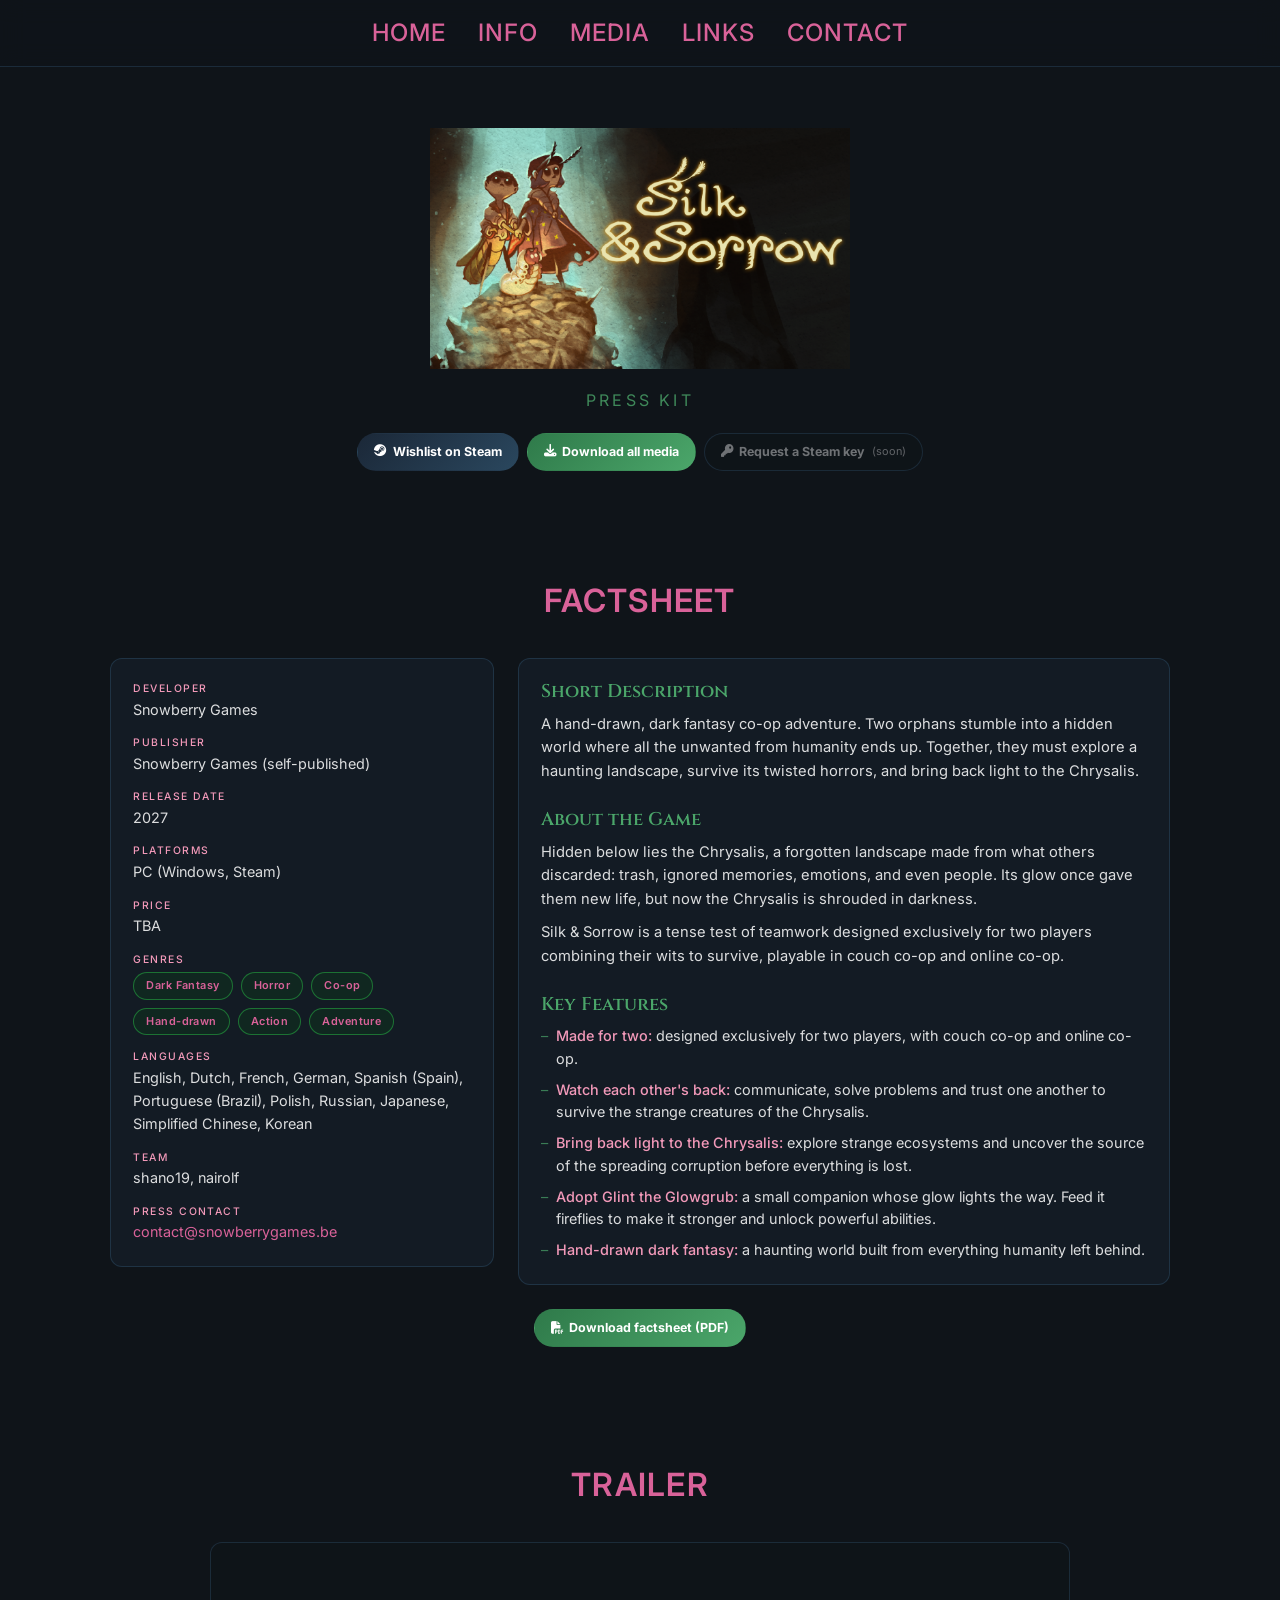
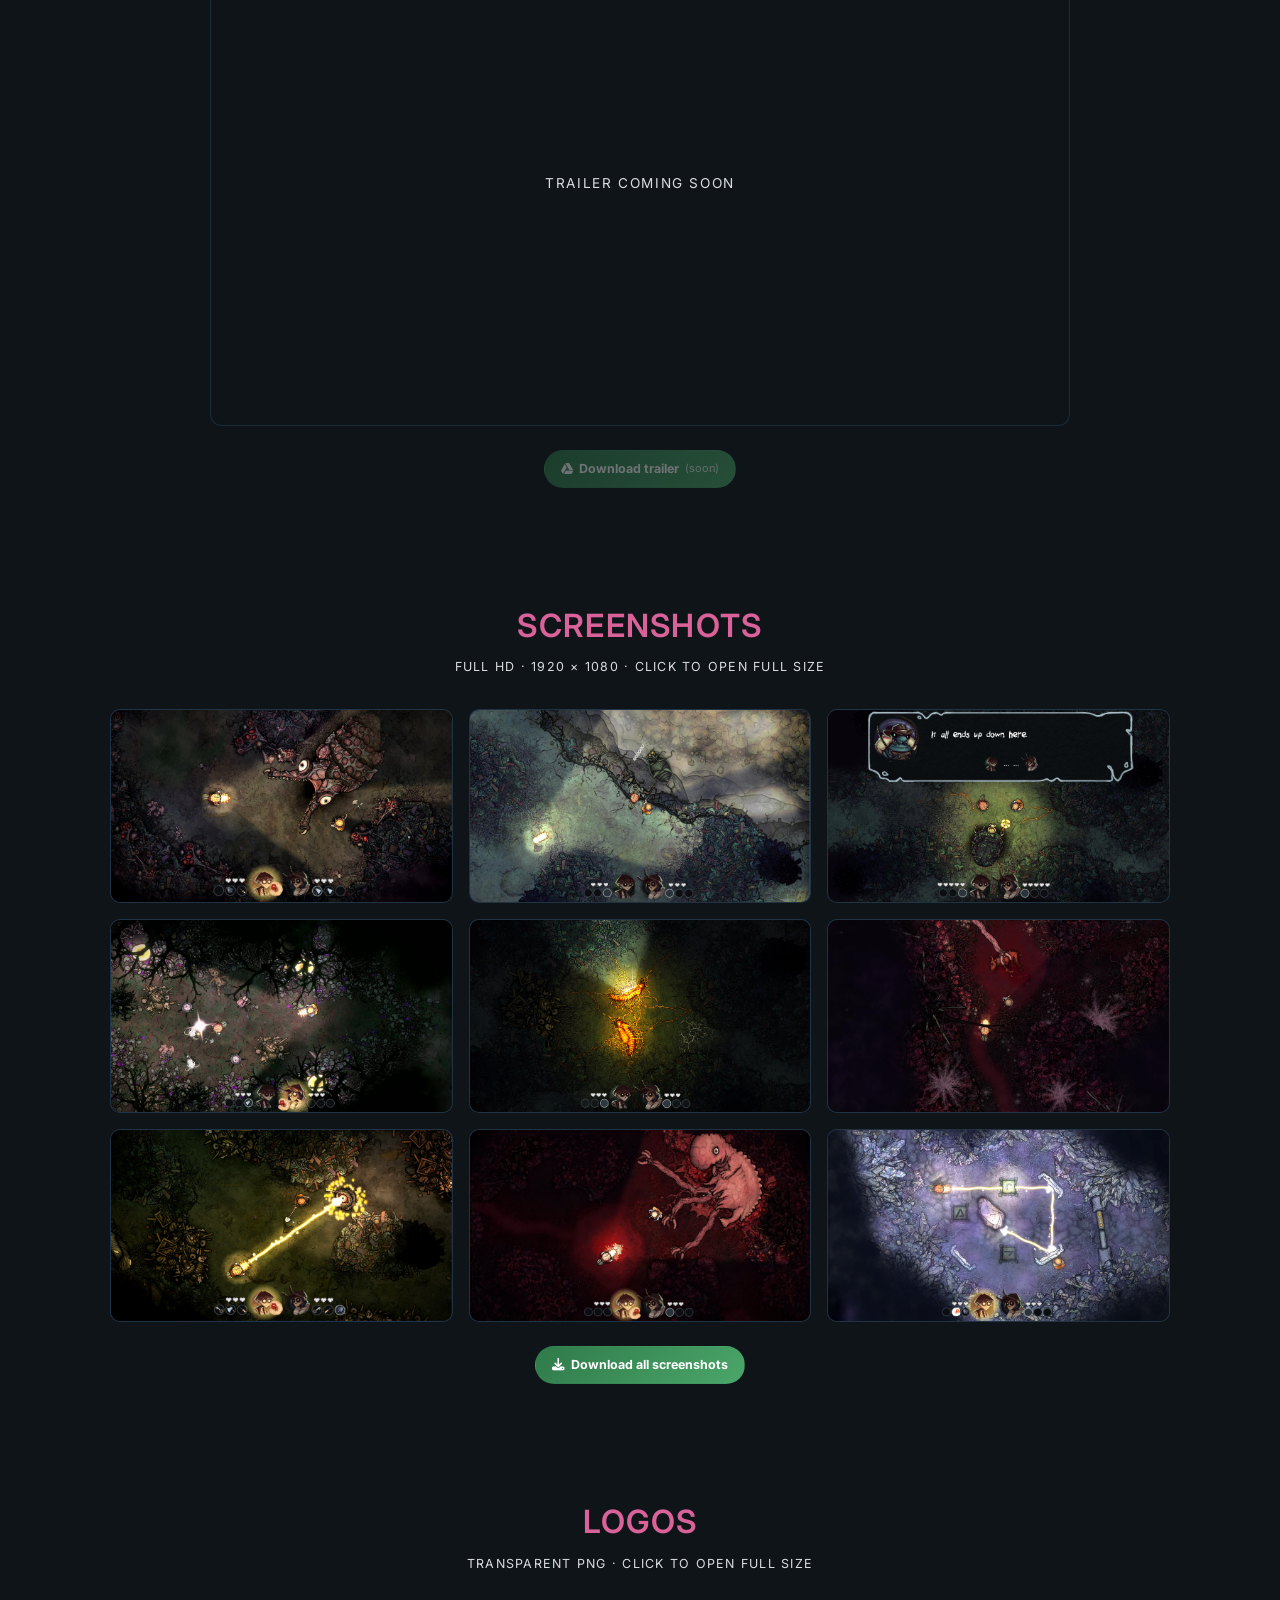
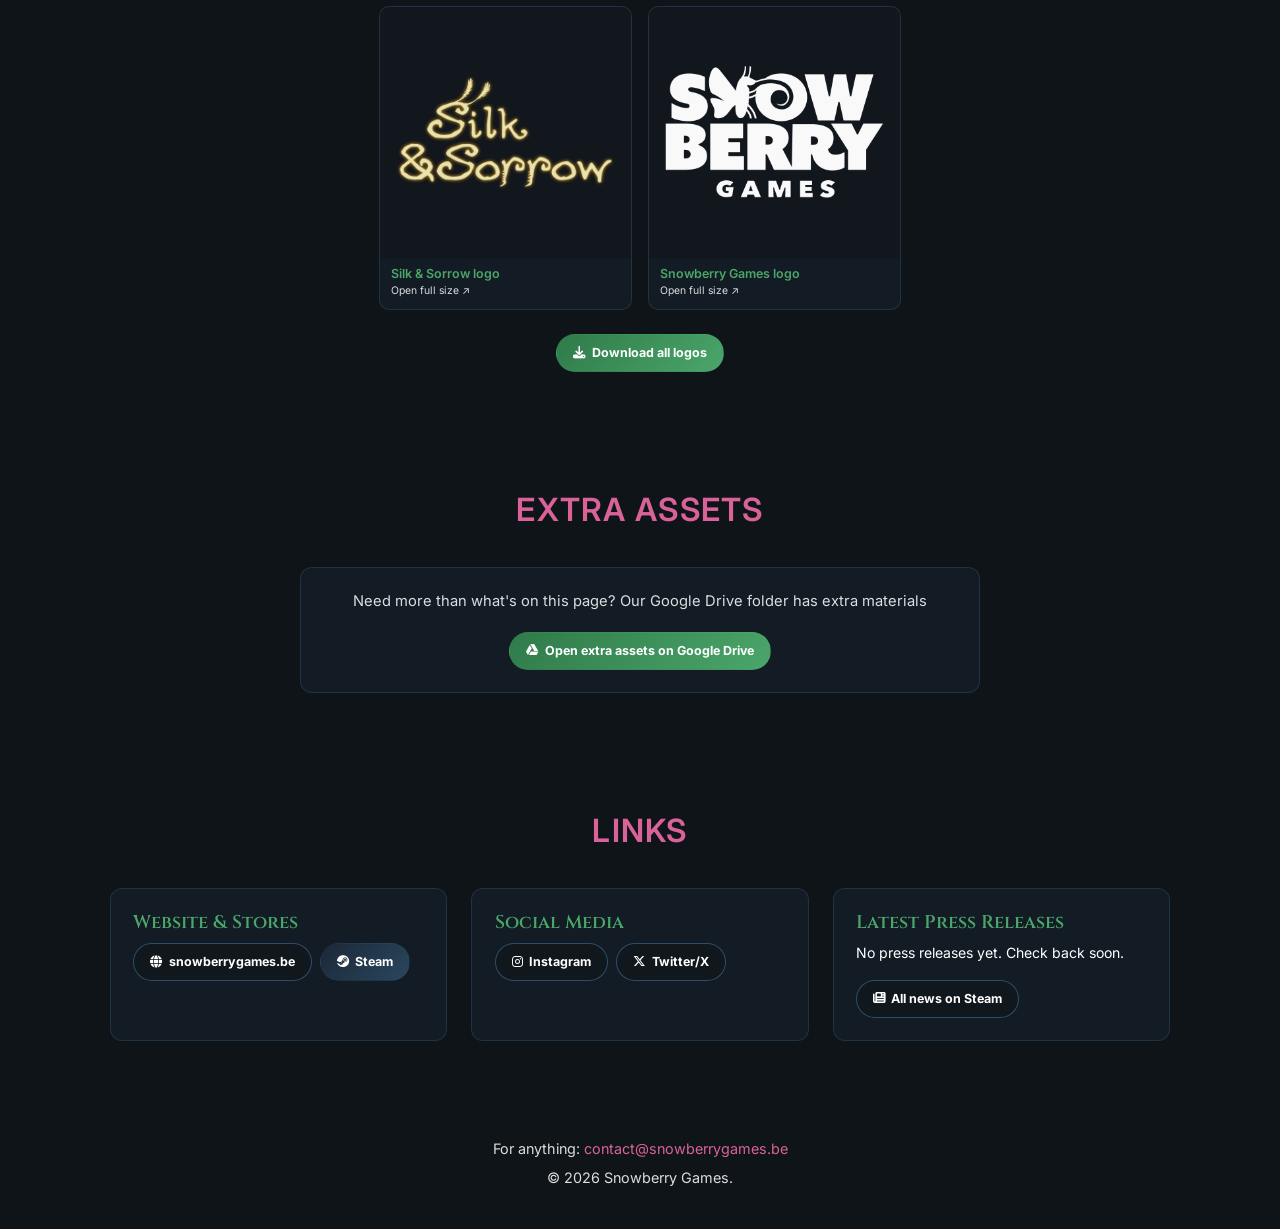
==== silkandsorrow.html @ 01619db4 "Update silkandsorrow.html" ====
<!DOCTYPE html>
<html lang="en">
<head>
<meta charset="UTF-8">
<meta name="viewport" content="width=device-width, initial-scale=1.0">
<title>Silk &amp; Sorrow Press Kit | Snowberry Games</title>
<meta name="description" content="Press kit for Silk & Sorrow, a hand-drawn dark fantasy co-op adventure for two players by Snowberry Games.">
<link rel="preconnect" href="https://fonts.googleapis.com">
<link href="https://fonts.googleapis.com/css2?family=Cinzel:wght@400;600;700&family=Inter:wght@300;400;500;600&display=swap" rel="stylesheet">
<link rel="stylesheet" href="https://cdnjs.cloudflare.com/ajax/libs/font-awesome/6.5.0/css/all.min.css">
<style>
:root {
  --theme-bg:             #0f1419;
  --theme-accent:         #4BA66A;
  --theme-accent-light:   #D96299;
  --theme-accent-pale:    #F299B9;
  --theme-nav-bg:         rgba(15,20,25,0.92);
  --theme-card-bg:        rgba(100,181,246,0.05);
  --theme-border:         rgba(100,181,246,0.15);
  --theme-border-hover:   rgba(100,181,246,0.35);
  --theme-text-main:      rgba(255,255,255,0.85);
  --theme-text-dim:       rgba(255,255,255,0.30);
  --theme-badge-bg:       rgba(0,116,14,0.15);
  --theme-badge-border:   rgba(53,255,90,0.35);
  --theme-badge-text:     #D96299;
  --theme-btn-steam-from: #1b2838;
  --theme-btn-steam-to:   #2a475e;
  --theme-btn-hover-glow: rgba(100,181,246,0.30);
}

*, *::before, *::after { margin: 0; padding: 0; box-sizing: border-box; }
html { scroll-behavior: smooth; }
body {
  font-family: 'Inter', sans-serif;
  background: var(--theme-bg) url('assets/background.png') center / cover no-repeat fixed;
  color: #fff;
  overflow-x: hidden;
  line-height: 1.6;
}
a { color: inherit; text-decoration: none; }
[hidden] { display: none !important; }
section[id] { scroll-margin-top: 80px; }
.visually-hidden { position: absolute; width: 1px; height: 1px; overflow: hidden; clip: rect(0 0 0 0); white-space: nowrap; }

nav {
  position: fixed; top: 0; width: 100%; z-index: 1000;
  background: var(--theme-nav-bg);
  backdrop-filter: blur(12px);
  border-bottom: 1px solid var(--theme-border);
  padding: .85rem 2.5rem;
  display: flex; justify-content: center;
}
.nav-links { display: flex; gap: 2rem; list-style: none; }
.nav-links a {
  color: var(--theme-accent-light); font-size: 1.5rem; font-weight: 500;
  letter-spacing: .04em; text-transform: uppercase;
  transition: color .2s; position: relative;
}
.nav-links a::after {
  content: ''; position: absolute; bottom: -3px; left: 0;
  width: 0; height: 1px; background: var(--theme-accent);
  transition: width .3s;
}
.nav-links a:hover { color: var(--theme-accent); }
.nav-links a:hover::after { width: 100%; }

.hero { padding: 8rem 2.5rem 3rem; }
.hero-inner {
  max-width: 1060px; margin: 0 auto;
  display: flex; flex-direction: column; align-items: center;
  gap: 1.2rem; text-align: center;
}
.game-logo { width: 420px; max-width: 100%; display: block; }
.game-title { font-family: 'Cinzel', serif; font-size: 2.8rem; font-weight: 700; color: var(--theme-accent); line-height: 1.15; }
.hero-studio { font-size: 1rem; letter-spacing: .2em; text-transform: uppercase; color: var(--theme-accent); opacity: .8; }
.hero-tagline { font-size: 1.2rem; color: var(--theme-text-main); line-height: 1.65; max-width: 680px; }

.badge-row { display: flex; gap: .5rem; flex-wrap: wrap; justify-content: center; }
.badge-tba {
  padding: .25rem .75rem;
  background: var(--theme-badge-bg);
  border: 1px solid var(--theme-badge-border);
  color: var(--theme-badge-text);
  border-radius: 20px;
  font-size: .68rem; font-weight: 600; letter-spacing: .04em;
}

.section { padding: 3.5rem 2.5rem; }
.container { max-width: 1060px; margin: 0 auto; }
.section-header { display: flex; flex-direction: column; align-items: center; gap: .4rem; margin-bottom: 2rem; text-align: center; }
.section-title { font-size: 2rem; font-weight: 600; color: var(--theme-accent-light); letter-spacing: .04em; text-transform: uppercase; }
.section-sub { font-size: .78rem; color: var(--theme-text-main); text-transform: uppercase; letter-spacing: .1em; }

.card { background: var(--theme-card-bg); border: 1px solid var(--theme-border); border-radius: 12px; padding: 1.4rem; }
.card h3 { font-family: 'Cinzel', serif; font-size: 1.15rem; font-weight: 600; color: var(--theme-accent); line-height: 1.2; margin-bottom: .6rem; }
.card h3:not(:first-child) { margin-top: 1.6rem; }
.card p { font-size: .92rem; color: var(--theme-text-main); }
.card p + p { margin-top: .6rem; }
.card-link { color: var(--theme-accent-light); }
.card-link:hover { text-decoration: underline; }

.info-grid { display: grid; grid-template-columns: minmax(0, 1fr) minmax(0, 1.7fr); gap: 1.5rem; align-items: start; }
.facts dl { display: flex; flex-direction: column; gap: .9rem; }
.facts dt { font-size: .65rem; letter-spacing: .14em; text-transform: uppercase; color: var(--theme-accent-pale); font-weight: 500; }
.facts dd { font-size: .9rem; color: var(--theme-text-main); }
.facts dd .badge-row { justify-content: flex-start; margin-top: .25rem; }
.facts small { font-size: .8rem; }

.features { list-style: none; display: flex; flex-direction: column; gap: .55rem; }
.features li { font-size: .9rem; color: var(--theme-text-main); padding-left: .95rem; position: relative; line-height: 1.55; }
.features li::before { content: '–'; position: absolute; left: 0; color: var(--theme-accent); opacity: .7; }
.features strong { color: var(--theme-accent-pale); font-weight: 500; }

.btn-row { display: flex; gap: .5rem; flex-wrap: wrap; justify-content: center; }
.btn-row.left { justify-content: flex-start; }
.btn-row:empty { display: none; }
.section-actions { margin-top: 1.5rem; }
.extras-card { max-width: 680px; margin: 0 auto; text-align: center; }
.extras-card .btn-row { justify-content: center; margin-top: 1.1rem; }
.plat-btn {
  display: inline-flex; align-items: center; gap: .4rem;
  font: bold .78rem/1.6 'Inter', sans-serif; padding: .5rem 1rem;
  border-radius: 20px; border: 1px solid transparent;
  color: #fff; cursor: pointer; transition: all .3s;
}
.plat-btn.steam { background: linear-gradient(135deg, var(--theme-btn-steam-from), var(--theme-btn-steam-to)); }
.plat-btn.drive { background: linear-gradient(135deg, #2f7a4a, var(--theme-accent)); }
.plat-btn.site  { background: rgba(15,20,25,0.55); border-color: var(--theme-border-hover); }
.plat-btn:hover { transform: translateY(-2px); box-shadow: 0 6px 15px var(--theme-btn-hover-glow); }
.plat-btn:disabled { cursor: progress; opacity: .8; }
.plat-btn.is-empty { opacity: .4; cursor: default; transform: none; box-shadow: none; }
.plat-btn .soon { font-weight: 400; font-size: .68rem; opacity: .85; }

.video-wrap {
  max-width: 860px; margin: 0 auto; aspect-ratio: 16/9;
  border: 1px solid var(--theme-border); border-radius: 12px; overflow: hidden;
  background: rgba(15,20,25,0.7);
}
.video-wrap video { width: 100%; height: 100%; display: block; background: #000; }
.video-empty {
  height: 100%; display: flex; align-items: center; justify-content: center;
  color: var(--theme-text-main); font-size: .85rem; letter-spacing: .12em; text-transform: uppercase;
}

.media-grid { display: flex; flex-wrap: wrap; justify-content: center; gap: 1rem; }
.media-grid > * { flex: 0 0 calc((100% - 2rem) / 3); min-width: 0; }
.media-grid.cols-2 > * { flex-basis: calc((100% - 1rem) / 2); }
.media-grid.cols-4 > * { flex-basis: calc((100% - 3rem) / 4); }
.media-tile {
  background: var(--theme-card-bg);
  border: 1px solid var(--theme-border);
  border-radius: 10px; overflow: hidden;
  transition: transform .2s, border-color .2s, box-shadow .2s;
}
.media-tile:hover { transform: translateY(-3px); border-color: var(--theme-border-hover); box-shadow: 0 6px 18px rgba(100,181,246,0.15); }
.media-tile img { width: 100%; aspect-ratio: 16/9; object-fit: cover; display: block; background: rgba(100,181,246,0.08); }
.media-tile.asset img { aspect-ratio: 1/1; object-fit: contain; padding: 1rem; background: rgba(15,20,25,0.55); }
.tile-label { padding: .5rem .7rem .55rem; }
.tile-title { font-size: .78rem; font-weight: 600; color: var(--theme-accent); line-height: 1.3; }
.tile-hint { font-size: .65rem; color: var(--theme-text-main); margin-top: .1rem; }

.links-grid { display: grid; grid-template-columns: repeat(3, minmax(0, 1fr)); gap: 1.5rem; }
.press-list { list-style: none; display: flex; flex-direction: column; gap: .55rem; margin-bottom: 1rem; }
.press-list li { display: flex; gap: .8rem; font-size: .88rem; line-height: 1.45; }
.press-date { color: var(--theme-accent-pale); flex-shrink: 0; font-variant-numeric: tabular-nums; }
.press-list a:hover { color: var(--theme-accent-light); text-decoration: underline; }

.contact { padding: 2.5rem; text-align: center; }
.contact p { font-size: .9rem; color: var(--theme-text-main); }
.contact a { color: var(--theme-accent-light); }
.contact a:hover { text-decoration: underline; }
.contact-copy { font-size: .75rem; color: var(--theme-text-dim); margin-top: .35rem; }

@media (max-width: 800px) {
  nav { padding: .7rem 1rem; }
  .nav-links { gap: 1rem; flex-wrap: wrap; justify-content: center; }
  .nav-links a { font-size: .85rem; }
  .hero { padding: 6rem 1rem 2rem; }
  .hero-tagline { font-size: 1.05rem; }
  .section { padding: 2.5rem 1rem; }
  .section-title { font-size: 1.6rem; }
  .contact { padding: 2rem 1rem; }
  .info-grid, .links-grid { grid-template-columns: 1fr; }
  .media-grid > *, .media-grid.cols-4 > * { flex-basis: calc((100% - 1rem) / 2); }
  .media-grid.cols-2 > * { flex-basis: 100%; }
}
</style>
</head>
<body>

<nav>
  <ul class="nav-links">
    <li><a href="index.html">Home</a></li>
    <li><a href="#info">Info</a></li>
    <li><a href="#trailer">Media</a></li>
    <li><a href="#links">Links</a></li>
    <li><a href="#contact">Contact</a></li>
  </ul>
</nav>

<section class="hero" id="top">
  <div class="hero-inner">
    <h1 class="game-title visually-hidden" id="game-title">Silk &amp; Sorrow</h1>
    <img class="game-logo" src="assets/silkandsorrow/silk&amp;sorrow_capsule.png" alt="Silk &amp; Sorrow"
         onerror="this.remove(); document.getElementById('game-title').classList.remove('visually-hidden')">
    <p class="hero-studio">Press Kit</p>
    <div class="btn-row" id="hero-actions"></div>
  </div>
</section>

<section class="section" id="info">
  <div class="container">
    <div class="section-header">
      <h2 class="section-title">Factsheet</h2>
    </div>
    <div class="info-grid">
      <aside class="card facts">
        <dl>
          <div><dt>Developer</dt><dd>Snowberry Games</dd></div>
          <div><dt>Publisher</dt><dd>Snowberry Games (self-published)</dd></div>
          <div><dt>Release date</dt><dd>2027</dd></div>
          <div><dt>Platforms</dt><dd>PC (Windows, Steam)</dd></div>
          <div><dt>Price</dt><dd>TBA</dd></div>
          <div>
            <dt>Genres</dt>
            <dd><div class="badge-row">
              <span class="badge-tba">Dark Fantasy</span>
              <span class="badge-tba">Horror</span>
              <span class="badge-tba">Co-op</span>
              <span class="badge-tba">Hand-drawn</span>
              <span class="badge-tba">Action</span>
              <span class="badge-tba">Adventure</span>
            </div></dd>
          </div>
          <div><dt>Languages</dt><dd>English, Dutch, French, German, Spanish (Spain), Portuguese (Brazil), Polish, Russian, Japanese, Simplified Chinese, Korean<br></dd></div>
          <div><dt>Team</dt><dd>shano19, nairolf</dd></div>
          <div><dt>Press contact</dt><dd><a class="card-link" href="mailto:contact@snowberrygames.be">contact@snowberrygames.be</a></dd></div>
        </dl>
      </aside>

      <div class="card">
        <h3>Short Description</h3>
        <p>A hand-drawn, dark fantasy co-op adventure. Two orphans stumble into a hidden world where all the unwanted from humanity ends up. Together, they must explore a haunting landscape, survive its twisted horrors, and bring back light to the Chrysalis.</p>

        <h3>About the Game</h3>
        <p>Hidden below lies the Chrysalis, a forgotten landscape made from what others discarded: trash, ignored memories, emotions, and even people. Its glow once gave them new life, but now the Chrysalis is shrouded in darkness.</p>
        <p>Silk &amp; Sorrow is a tense test of teamwork designed exclusively for two players combining their wits to survive, playable in couch co-op and online co-op.</p>

        <h3>Key Features</h3>
        <ul class="features">
          <li><strong>Made for two:</strong> designed exclusively for two players, with couch co-op and online co-op.</li>
          <li><strong>Watch each other's back:</strong> communicate, solve problems and trust one another to survive the strange creatures of the Chrysalis.</li>
          <li><strong>Bring back light to the Chrysalis:</strong> explore strange ecosystems and uncover the source of the spreading corruption before everything is lost.</li>
          <li><strong>Adopt Glint the Glowgrub:</strong> a small companion whose glow lights the way. Feed it fireflies to make it stronger and unlock powerful abilities.</li>
          <li><strong>Hand-drawn dark fantasy:</strong>     a haunting world built from everything humanity left behind.</li>
        </ul>
      </div>
    </div>
    <div class="btn-row section-actions" id="info-actions"></div>
  </div>
</section>

<section class="section" id="trailer">
  <div class="container">
    <div class="section-header">
      <h2 class="section-title">Trailer</h2>
    </div>
    <div class="video-wrap" id="trailer-player"></div>
    <div class="btn-row section-actions" id="trailer-actions"></div>
  </div>
</section>

<section class="section" id="screenshots">
  <div class="container">
    <div class="section-header">
      <h2 class="section-title">Screenshots</h2>
      <p class="section-sub">Full HD · 1920 × 1080 · click to open full size</p>
    </div>
    <div class="media-grid" id="screenshots-grid"></div>
    <div class="btn-row section-actions" id="screenshots-actions"></div>
  </div>
</section>

<section class="section" id="gifs">
  <div class="container">
    <div class="section-header">
      <h2 class="section-title">GIFs</h2>
    </div>
    <div class="media-grid cols-2" id="gifs-grid"></div>
    <div class="btn-row section-actions" id="gifs-actions"></div>
  </div>
</section>

<section class="section" id="logos">
  <div class="container">
    <div class="section-header">
      <h2 class="section-title">Logos</h2>
      <p class="section-sub">Transparent PNG · click to open full size</p>
    </div>
    <div class="media-grid cols-4" id="logos-grid"></div>
    <div class="btn-row section-actions" id="logos-actions"></div>
  </div>
</section>

<section class="section" id="extras">
  <div class="container">
    <div class="section-header">
      <h2 class="section-title">Extra Assets</h2>
    </div>
    <div class="card extras-card">
      <p>Need more than what's on this page? Our Google Drive folder has extra materials</p>
      <div class="btn-row" id="extras-actions"></div>
    </div>
  </div>
</section>

<section class="section" id="links">
  <div class="container">
    <div class="section-header">
      <h2 class="section-title">Links</h2>
    </div>
    <div class="links-grid">
      <div class="card">
        <h3>Website &amp; Stores</h3>
        <div class="btn-row left" id="store-links"></div>
      </div>
      <div class="card">
        <h3>Social Media</h3>
        <div class="btn-row left" id="social-links"></div>
      </div>
      <div class="card">
        <h3>Latest Press Releases</h3>
        <ul class="press-list" id="press-list"></ul>
        <div class="btn-row left" id="press-actions"></div>
      </div>
    </div>
  </div>
</section>

<section class="contact" id="contact">
  <div class="container">
    <p>For anything: <a href="mailto:contact@snowberrygames.be">contact@snowberrygames.be</a></p>
    <p class="contact-copy">&copy; 2026 Snowberry Games.</p>
  </div>
</section>

<script>
const ASSETS = 'assets/silkandsorrow/';
const STEAM_URL = 'https://store.steampowered.com/app/4668880/Silk__Sorrow/';
const STEAM_NEWS_URL = 'https://store.steampowered.com/news/app/4668880';
const STEAM_KEY_FORM = '';

const DRIVE = {
  trailer: '',
  extras:  'https://drive.google.com/drive/folders/1yEepDIi5l4GvpcgRlmNKgdpaltR_Cv0s?usp=drive_link',
};

const TRAILER_FILE   = ASSETS + 'silk&sorrow_trailer.mp4';
const FACTSHEET_PDF  = ASSETS + 'silk&sorrow_factsheet.pdf';
const SCREENSHOTS  = { name: ASSETS + 'silk&sorrow_ss',  ext: ['png', 'jpg'], max: 20 };
const GIFS         = { name: ASSETS + 'silk&sorrow_gif', ext: ['gif'],        max: 20 };

const LOGOS = [
  { title: 'Silk & Sorrow logo',   src: ASSETS + 'silk&sorrow_logo.png' },
  { title: 'Snowberry Games logo', src: 'assets/studio/logo_transparent.png' },
];

const STORES = [
  { label: 'snowberrygames.be', href: 'index.html', icon: 'fa-solid fa-globe' },
  { label: 'Steam', href: STEAM_URL, icon: 'fa-brands fa-steam', type: 'steam' },
];

const SOCIALS = [
  { label: 'Instagram', href: 'https://www.instagram.com/snowberry.games/', icon: 'fa-brands fa-instagram' },
  { label: 'Twitter/X', href: 'https://x.com/shano19_/', icon: 'fa-brands fa-x-twitter' },
];

const PRESS_RELEASES = [];

const JSZIP_URL = 'https://cdnjs.cloudflare.com/ajax/libs/jszip/3.10.1/jszip.min.js';

const $ = id => document.getElementById(id);
const attr = s => String(s).replace(/&/g, '&amp;').replace(/"/g, '&quot;');
const icon = cls => cls ? `<i class="${cls}"></i>` : '';

function fill(id, html) {
  const el = $(id);
  if (el) el.innerHTML = html;
  return el;
}

function button({ href, label, type = 'site', icon: ico }) {
  if (!href) return `<span class="plat-btn ${type} is-empty">${icon(ico)}${label} <span class="soon">(soon)</span></span>`;
  const external = /^https?:\/\//.test(href) ? ' target="_blank" rel="noopener"' : '';
  return `<a href="${attr(href)}"${external} class="plat-btn ${type}">${icon(ico)}${label}</a>`;
}

const driveButton = (href, label) => button({ href, label, type: 'drive', icon: 'fa-brands fa-google-drive' });

function tile({ src, alt, title, hint, cls = '' }) {
  const label = title ? `<div class="tile-label"><div class="tile-title">${title}</div><div class="tile-hint">${hint}</div></div>` : '';
  return `<a class="media-tile ${cls}" href="${attr(src)}" target="_blank" rel="noopener">`
       + `<img src="${attr(src)}" alt="${attr(alt || title)}" loading="lazy" onerror="this.closest('.media-tile').remove()">${label}</a>`;
}

async function exists(src) {
  if (location.protocol.startsWith('http')) {
    try {
      const res = await fetch(src, { method: 'HEAD' });
      return res.ok && !(res.headers.get('content-type') || '').includes('text/html');
    } catch {}
  }
  return new Promise(resolve => {
    const img = new Image();
    img.onload = () => resolve(true);
    img.onerror = () => resolve(false);
    img.src = src;
  });
}

async function findNumbered({ name, ext, max }) {
  const found = await Promise.all(Array.from({ length: max }, async (_, i) => {
    for (const e of ext) {
      const src = `${name}${i + 1}.${e}`;
      if (await exists(src)) return src;
    }
  }));
  return found.filter(Boolean);
}

async function findExisting(items) {
  const found = await Promise.all(items.map(item => exists(item.src)));
  return items.filter((_, i) => found[i]);
}

function downloadButton(id, label, getFiles, zipName) {
  const btn = fill(id, `<button type="button" class="plat-btn drive">${icon('fa-solid fa-download')}${label}</button>`)?.querySelector('button');
  btn?.addEventListener('click', () => downloadZip(btn, getFiles, zipName));
}

async function gallery({ id, items, toTile, label }) {
  items = await items;
  const files = items.map(item => item.src || item);
  fill(`${id}-grid`, items.map(toTile).join(''));
  if ($(id)) $(id).hidden = !items.length;
  downloadButton(`${id}-actions`, label, () => files.map(src => ['', src]), `silk-and-sorrow-${id}.zip`);
  return files;
}

function loadScript(src) {
  return new Promise((resolve, reject) => {
    const s = document.createElement('script');
    s.src = src;
    s.onload = resolve;
    s.onerror = reject;
    document.head.append(s);
  });
}

function saveBlob(blob, name) {
  const a = document.createElement('a');
  a.href = URL.createObjectURL(blob);
  a.download = name;
  document.body.append(a);
  a.click();
  a.remove();
  setTimeout(() => URL.revokeObjectURL(a.href), 30000);
}

async function downloadZip(btn, getFiles, zipName) {
  if (btn.disabled) return;
  const original = btn.innerHTML;
  const say = (text, ico = 'fa-solid fa-spinner fa-spin') => { btn.innerHTML = icon(ico) + text; };
  btn.disabled = true;
  try {
    say('Preparing…');
    const files = await getFiles();
    if (!files.length) throw new Error('Nothing to download');
    if (!window.JSZip) await loadScript(JSZIP_URL);

    const zip = new JSZip();
    for (const [i, [folder, src]] of files.entries()) {
      say(`Collecting ${i + 1} / ${files.length}`);
      const res = await fetch(src);
      if (res.ok) zip.file(folder + src.split('/').pop(), await res.blob());
    }
    say('Zipping…');
    saveBlob(await zip.generateAsync({ type: 'blob', compression: 'STORE' }), zipName);
    btn.innerHTML = original;
  } catch (err) {
    console.error(err);
    say(location.protocol === 'file:' ? 'Works once the site is online' : 'Download failed, try again', 'fa-solid fa-triangle-exclamation');
    setTimeout(() => { btn.innerHTML = original; }, 3000);
  } finally {
    btn.disabled = false;
  }
}

function render() {
  const screenshots = gallery({
    id: 'screenshots', items: findNumbered(SCREENSHOTS), label: 'Download all screenshots',
    toTile: (src, i) => tile({ src, alt: `Silk & Sorrow screenshot ${i + 1}` }),
  });

  const gifs = gallery({
    id: 'gifs', items: findNumbered(GIFS), label: 'Download all GIFs',
    toTile: (src, i) => tile({ src, alt: `Silk & Sorrow gameplay GIF ${i + 1}` }),
  });

  const logos = gallery({
    id: 'logos', items: findExisting(LOGOS), label: 'Download all logos',
    toTile: l => tile({ ...l, hint: 'Open full size ↗', cls: 'asset' }),
  });

  fill('hero-actions', [
    button({ label: 'Wishlist on Steam', href: STEAM_URL, type: 'steam', icon: 'fa-brands fa-steam' }),
    '<span id="download-all"></span>',
    button({ label: 'Request a Steam key', href: STEAM_KEY_FORM, icon: 'fa-solid fa-key' }),
  ].join(''));
  downloadButton('download-all', 'Download all media', async () => {
    const [s, g, l] = await Promise.all([screenshots, gifs, logos]);
    const files = [
      ...s.map(src => ['screenshots/', src]),
      ...g.map(src => ['gifs/', src]),
      ...l.map(src => ['logos/', src]),
    ];
    if (await exists(TRAILER_FILE)) files.push(['trailer/', TRAILER_FILE]);
    if (await exists(FACTSHEET_PDF)) files.push(['', FACTSHEET_PDF]);
    return files;
  }, 'silk-and-sorrow-media.zip');

  exists(FACTSHEET_PDF).then(found => {
    if (!found && location.protocol !== 'file:') return;
    fill('info-actions', `<a class="plat-btn drive" href="${attr(FACTSHEET_PDF)}" download>${icon('fa-solid fa-file-pdf')}Download factsheet (PDF)</a>`);
  });

  const comingSoon = '<div class="video-empty">Trailer coming soon</div>';
  const player = fill('trailer-player', TRAILER_FILE ? `<video controls playsinline preload="metadata" src="${attr(TRAILER_FILE)}"></video>` : comingSoon);
  const video = player?.querySelector('video');
  video?.addEventListener('error', () => { player.innerHTML = comingSoon; });
  screenshots.then(list => { if (video && list[0]) video.poster = list[0]; });
  fill('trailer-actions', driveButton(DRIVE.trailer, 'Download trailer'));

  fill('extras-actions', driveButton(DRIVE.extras, 'Open extra assets on Google Drive'));
  fill('store-links', STORES.map(button).join(''));
  fill('social-links', SOCIALS.map(button).join(''));
  fill('press-list', PRESS_RELEASES.length
    ? PRESS_RELEASES.map(p => `<li><span class="press-date">${p.date}</span><a href="${attr(p.href)}" target="_blank" rel="noopener">${p.title}</a></li>`).join('')
    : '<li>No press releases yet. Check back soon.</li>');
  fill('press-actions', button({ label: 'All news on Steam', href: STEAM_NEWS_URL, icon: 'fa-solid fa-newspaper' }));
}

render();
</script>
</body>
</html>
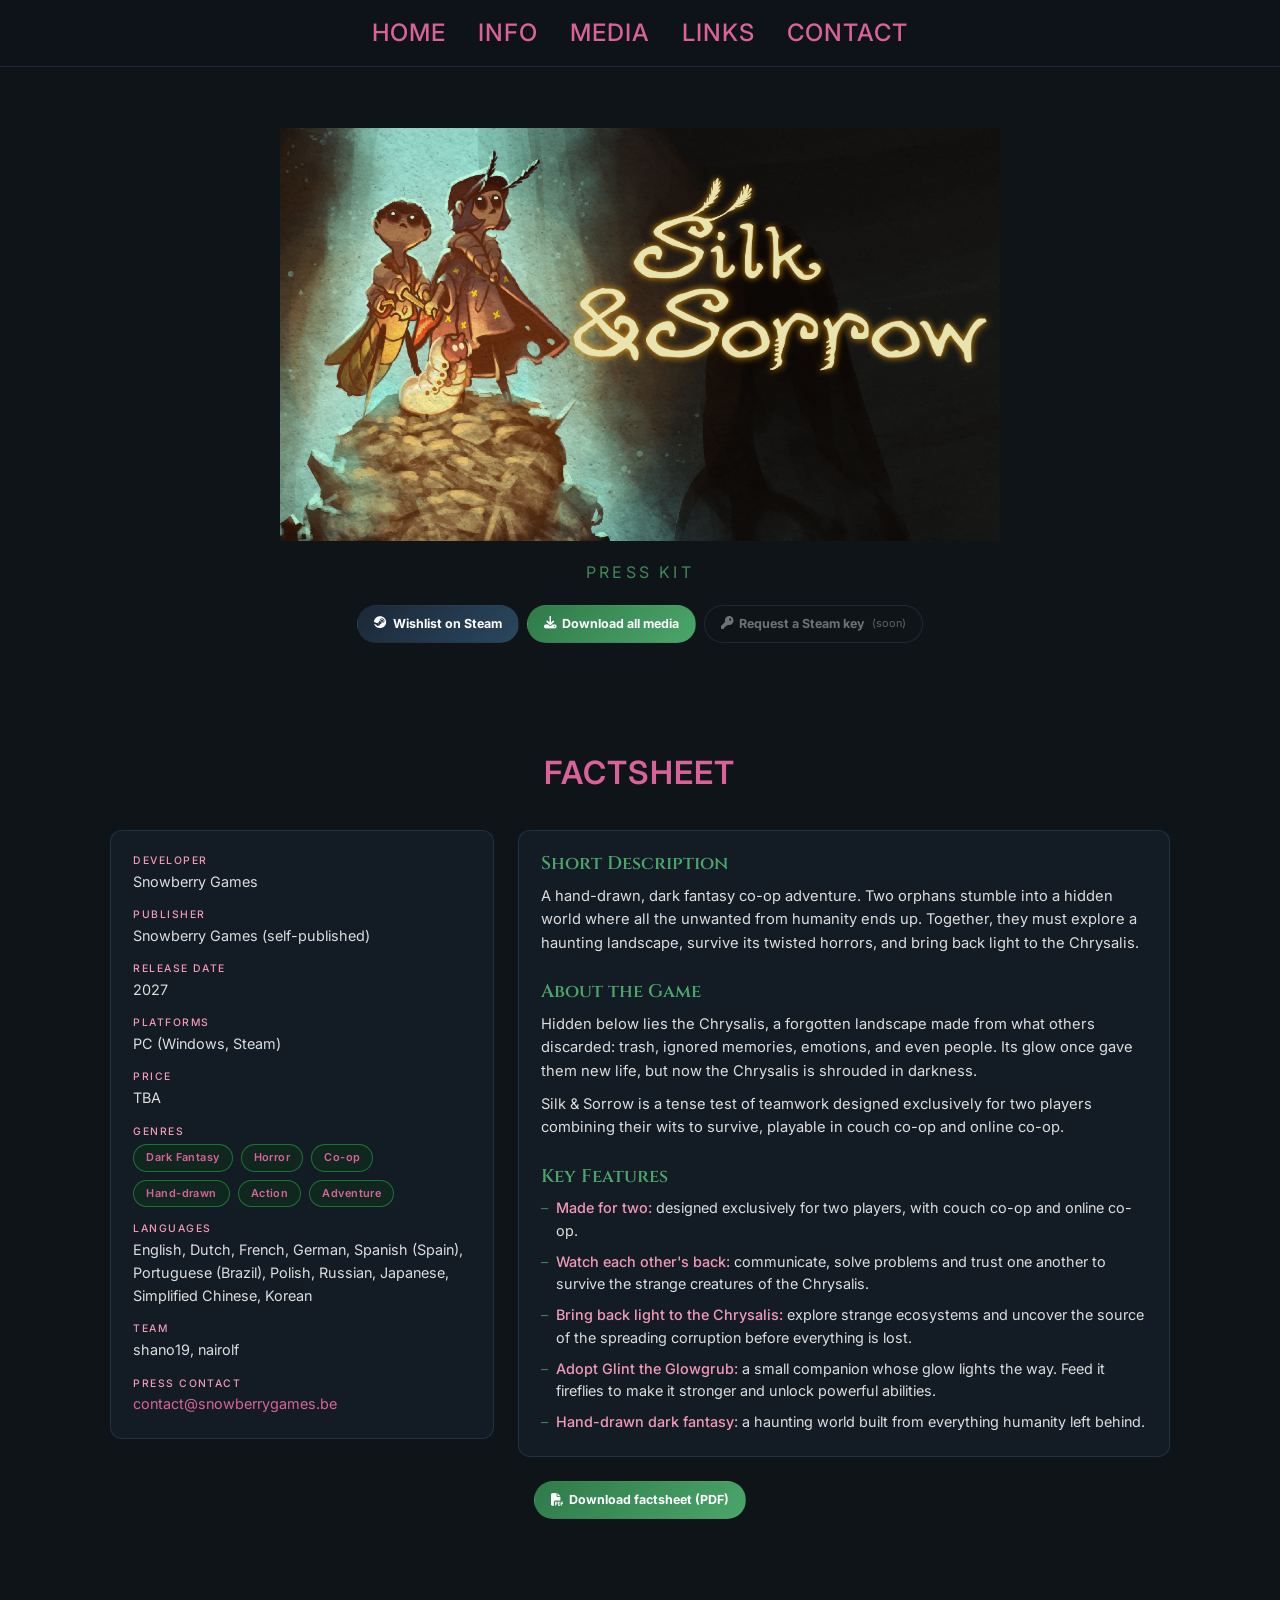
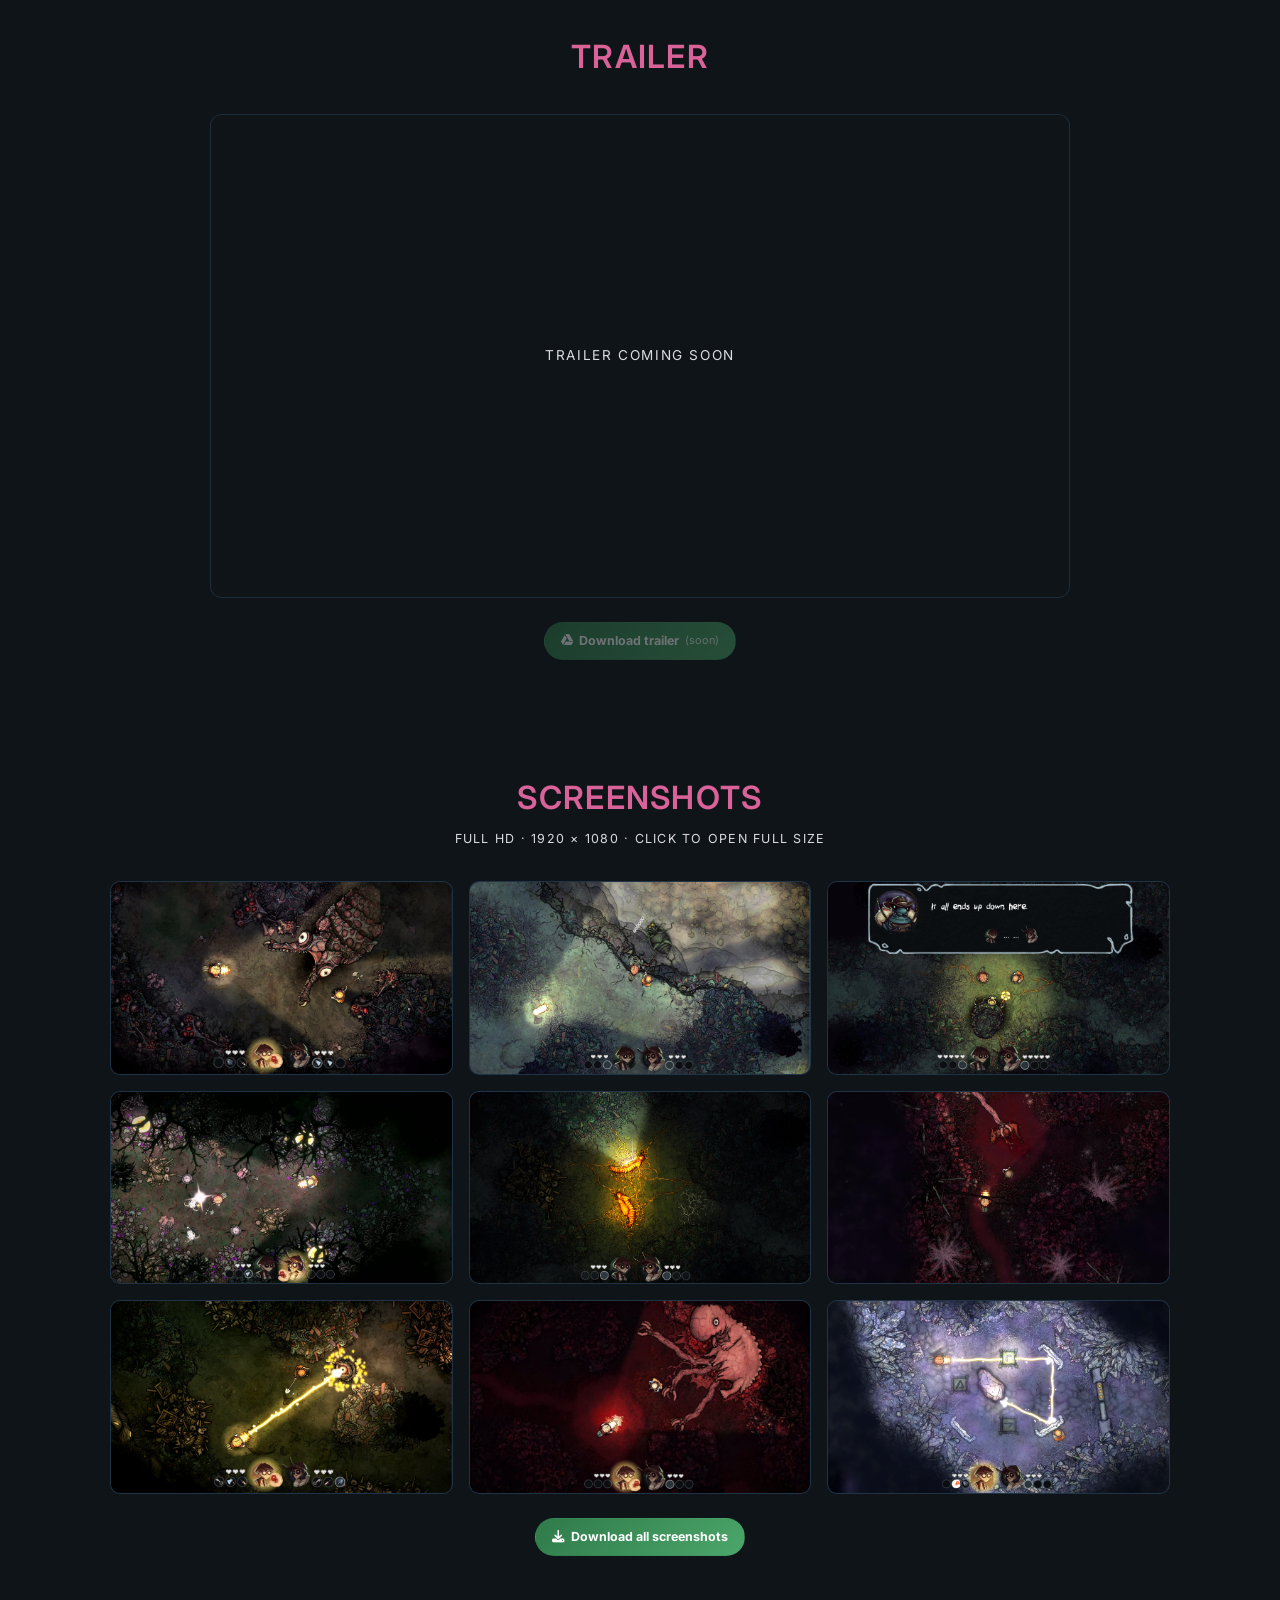
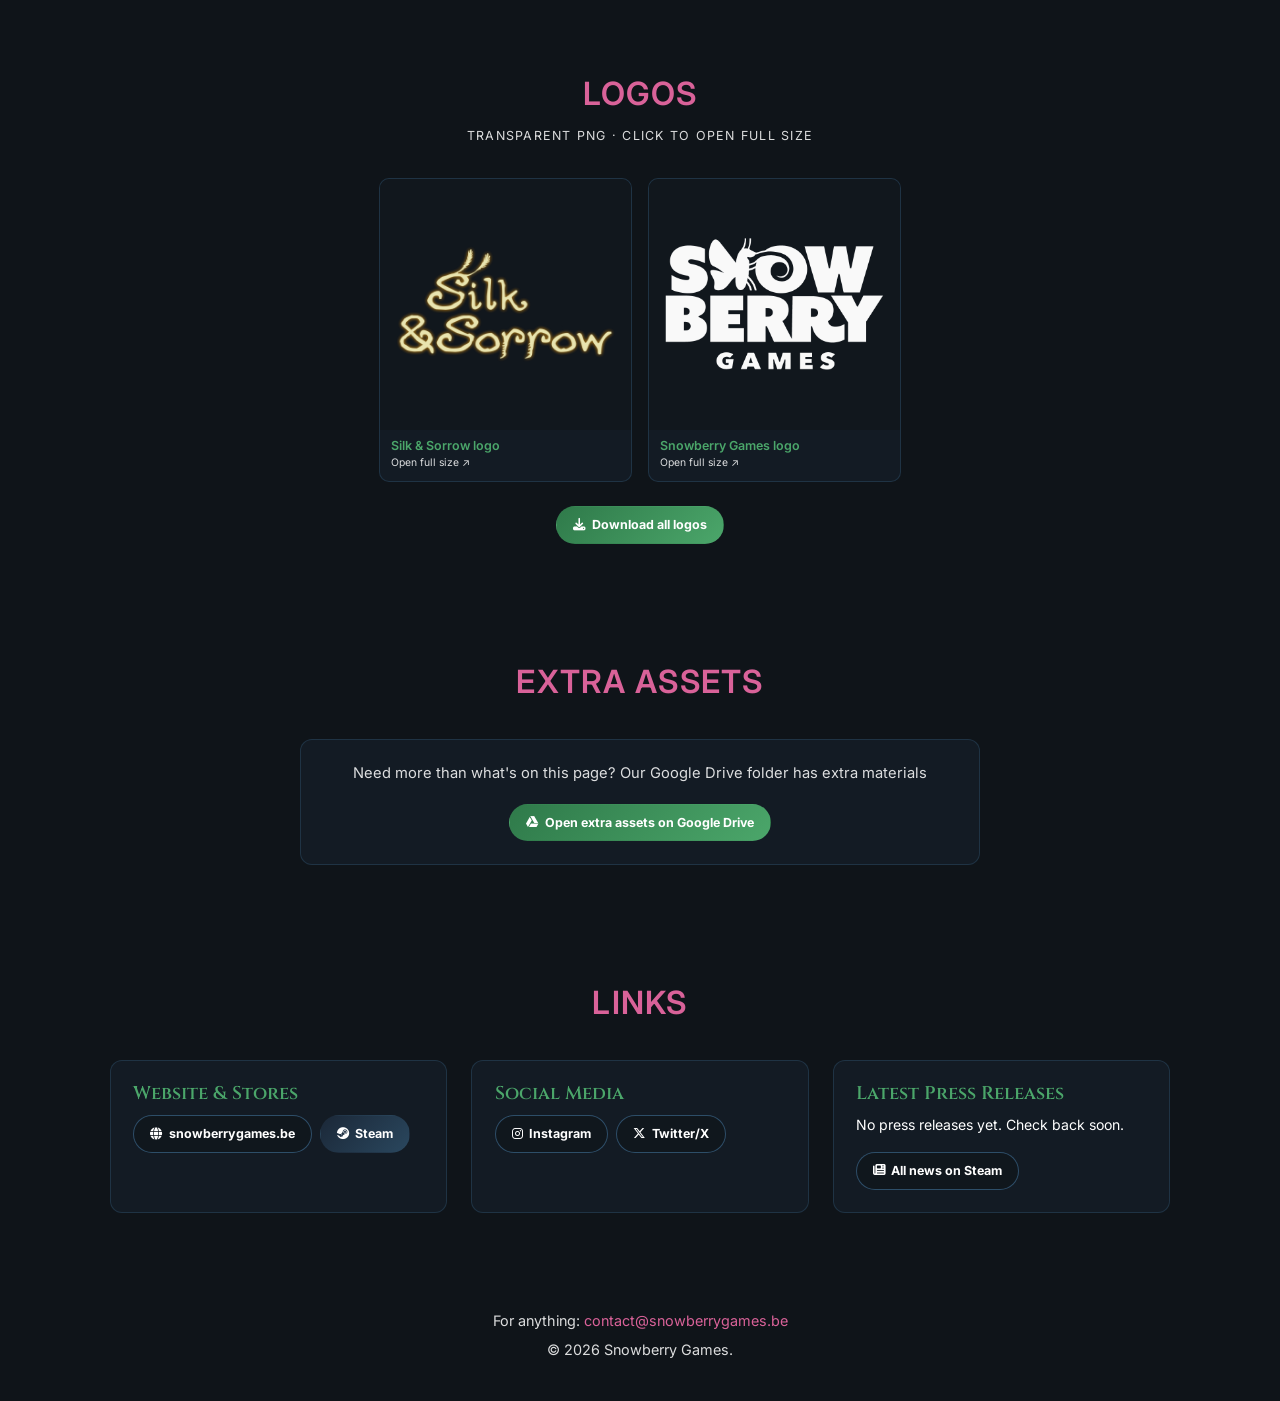
==== commit 10f543c8: "Update silkandsorrow.html" ====
--- a/silkandsorrow.html
+++ b/silkandsorrow.html
@@ -70,7 +70,7 @@
   display: flex; flex-direction: column; align-items: center;
   gap: 1.2rem; text-align: center;
 }
-.game-logo { width: 420px; max-width: 100%; display: block; }
+.game-logo { width: 720px; max-width: 100%; display: block; }
 .game-title { font-family: 'Cinzel', serif; font-size: 2.8rem; font-weight: 700; color: var(--theme-accent); line-height: 1.15; }
 .hero-studio { font-size: 1rem; letter-spacing: .2em; text-transform: uppercase; color: var(--theme-accent); opacity: .8; }
 .hero-tagline { font-size: 1.2rem; color: var(--theme-text-main); line-height: 1.65; max-width: 680px; }
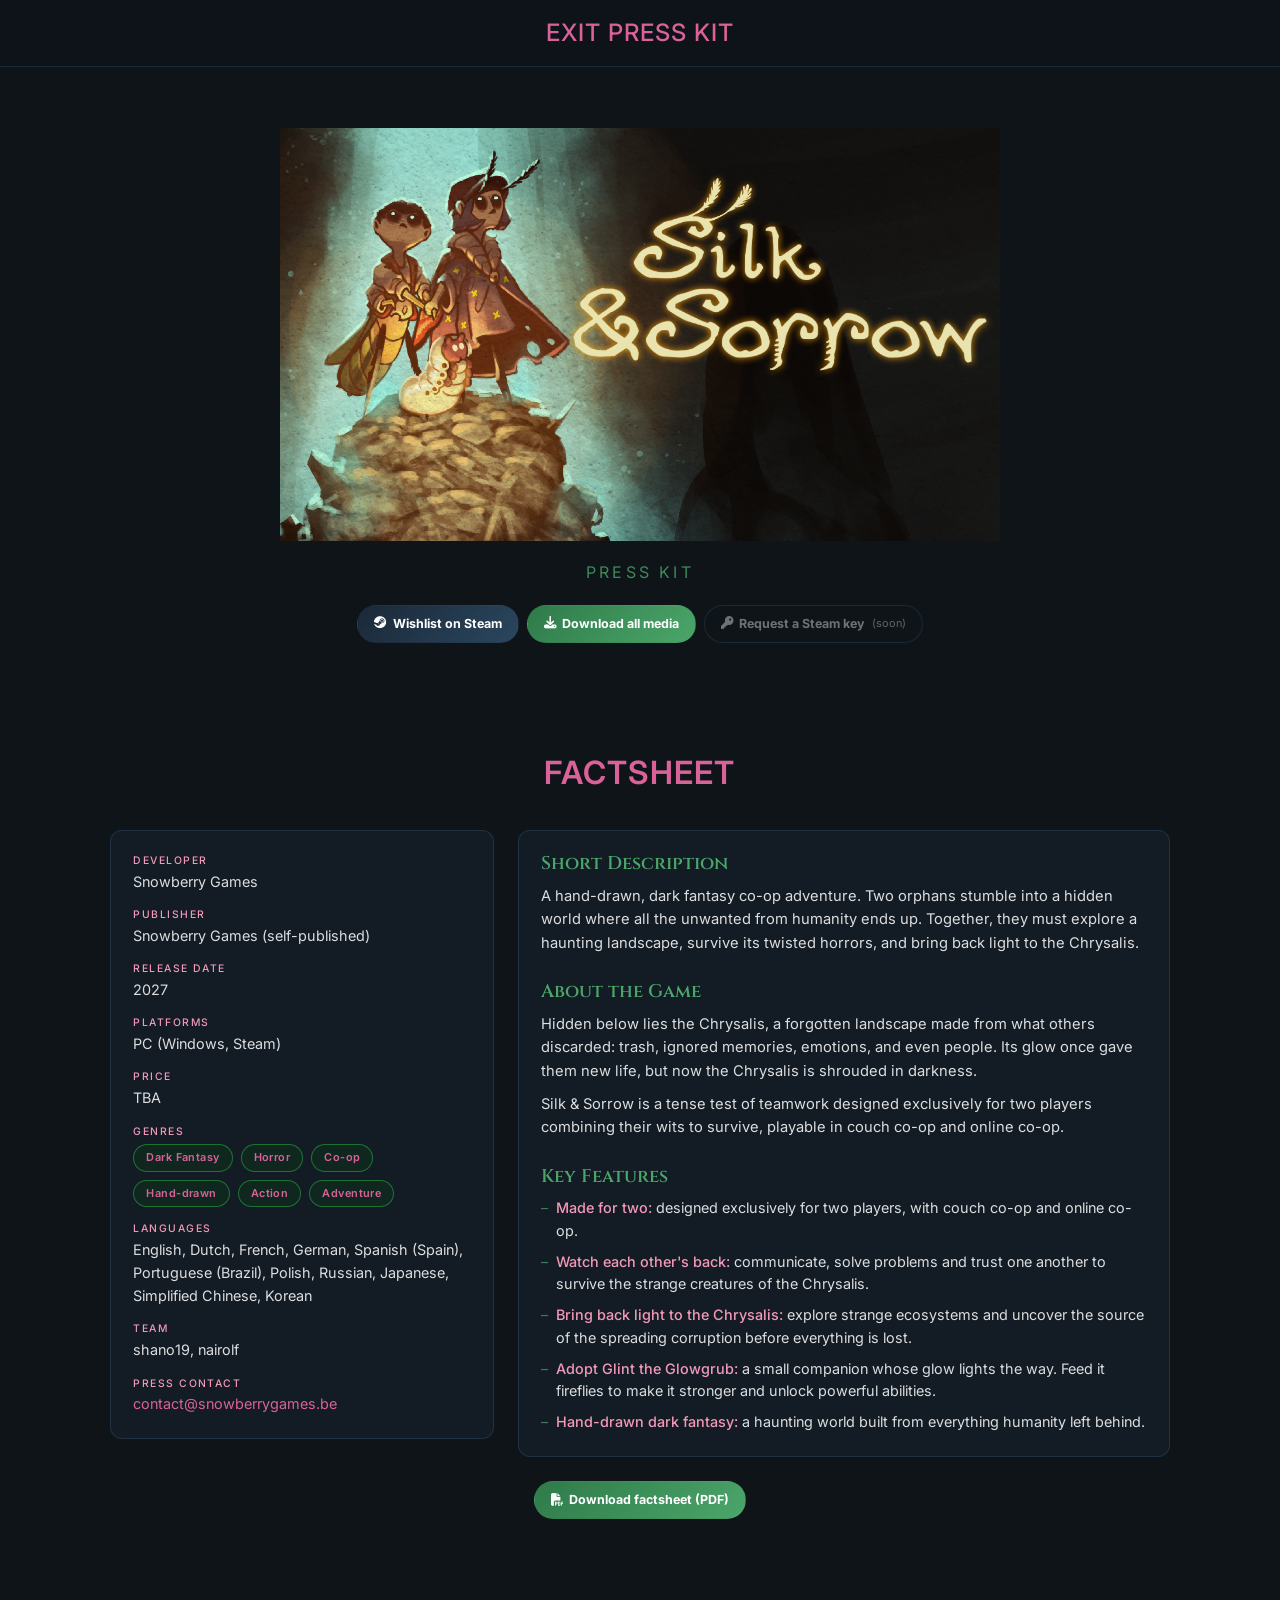
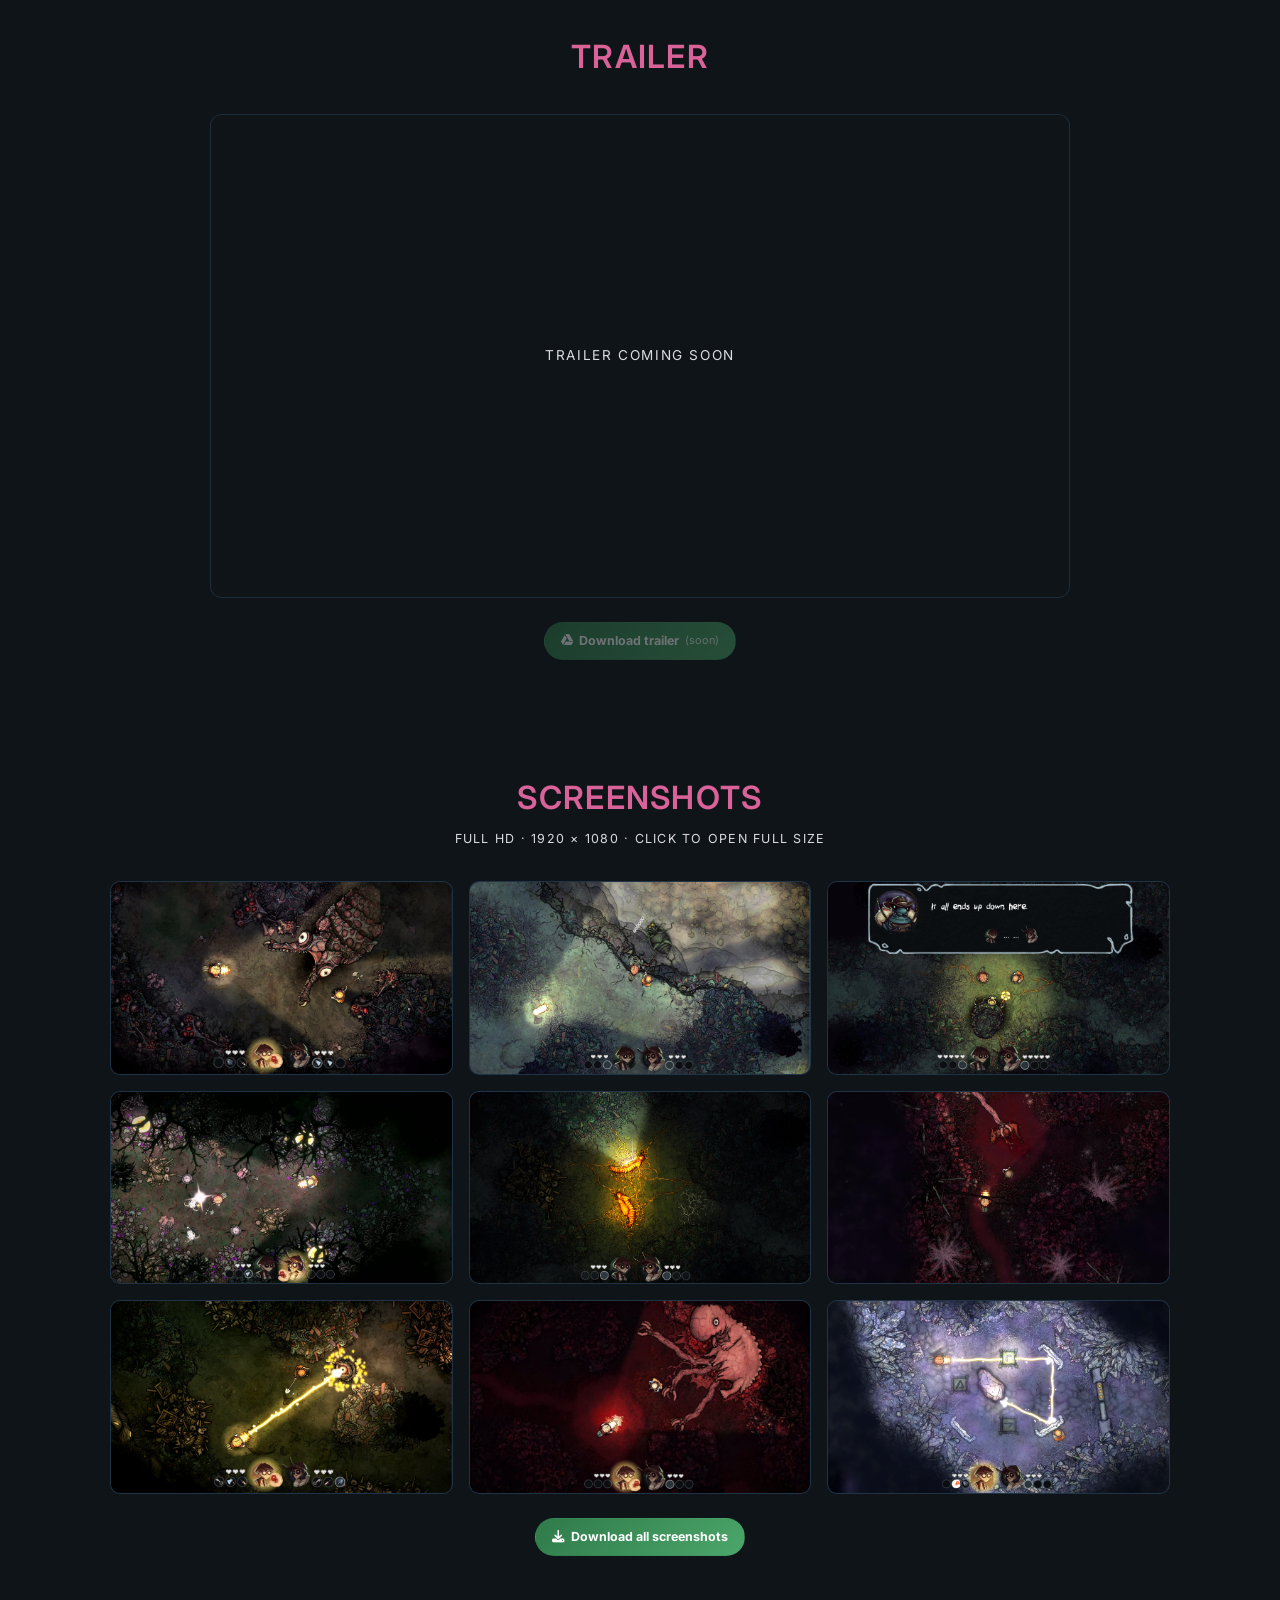
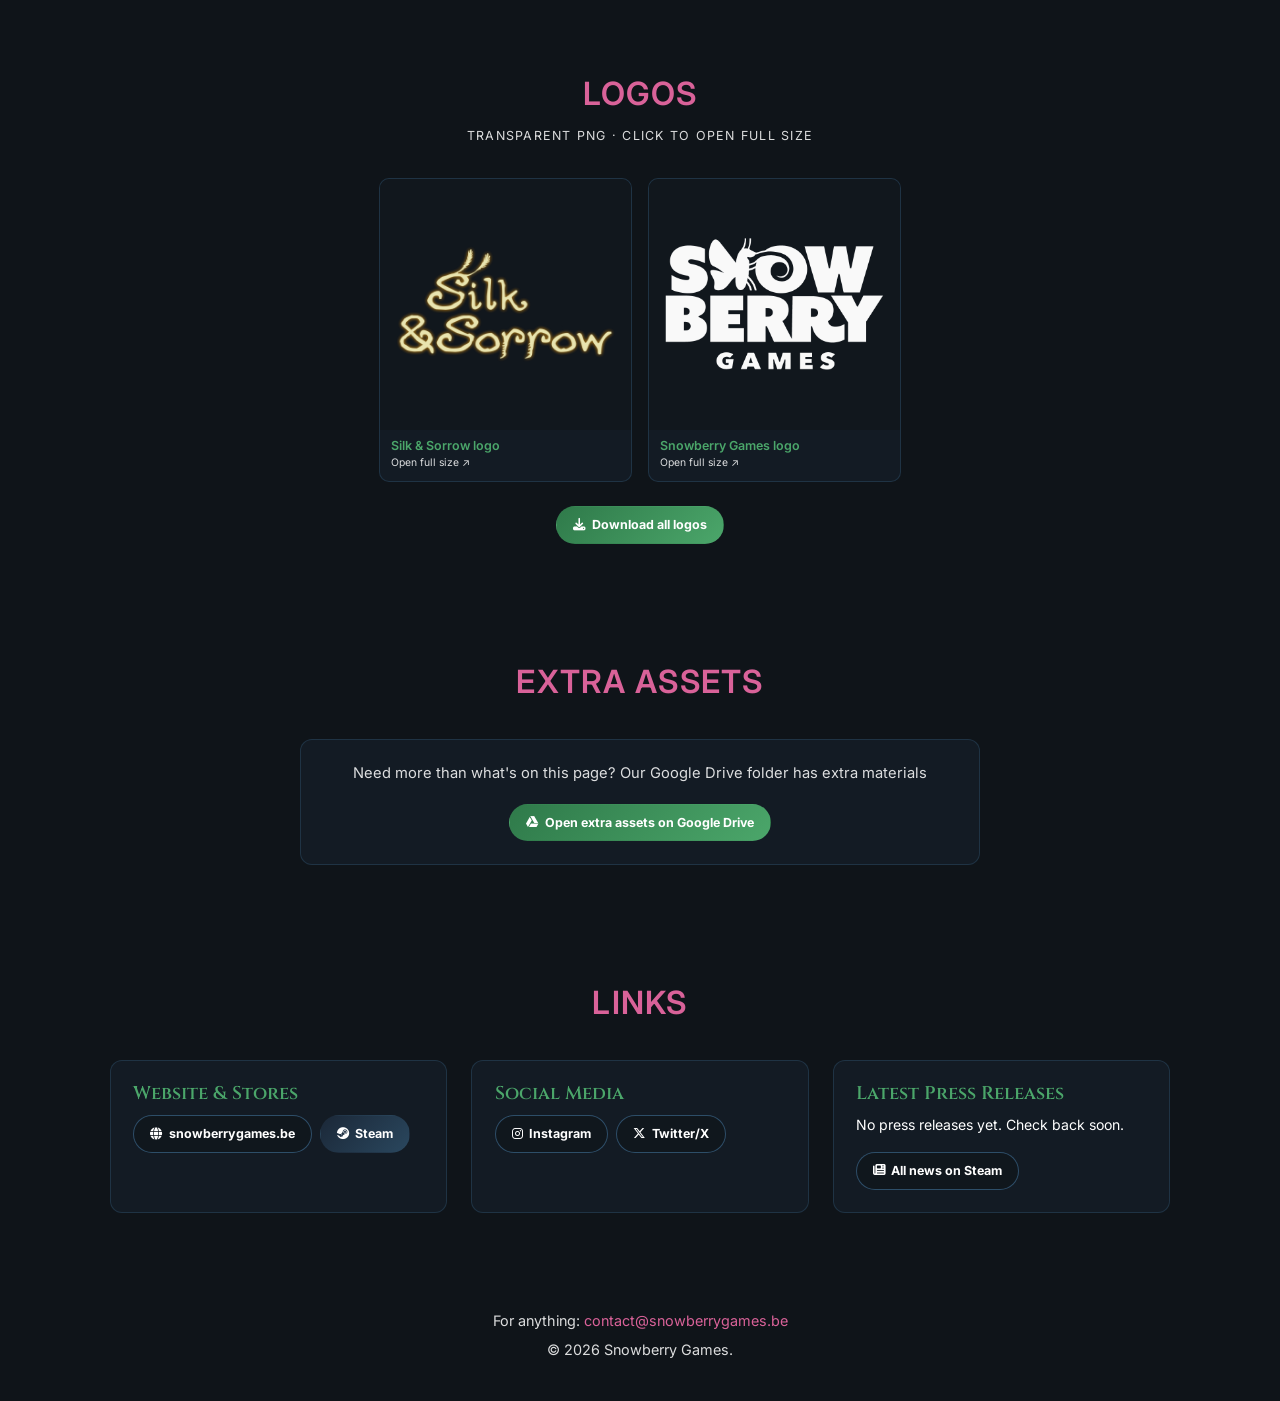
==== commit 7fd947ee: "Update silkandsorrow.html" ====
--- a/silkandsorrow.html
+++ b/silkandsorrow.html
@@ -190,11 +190,7 @@
 
 <nav>
   <ul class="nav-links">
-    <li><a href="index.html">Home</a></li>
-    <li><a href="#info">Info</a></li>
-    <li><a href="#trailer">Media</a></li>
-    <li><a href="#links">Links</a></li>
-    <li><a href="#contact">Contact</a></li>
+    <li><a href="index.html">Exit press kit</a></li>
   </ul>
 </nav>
 
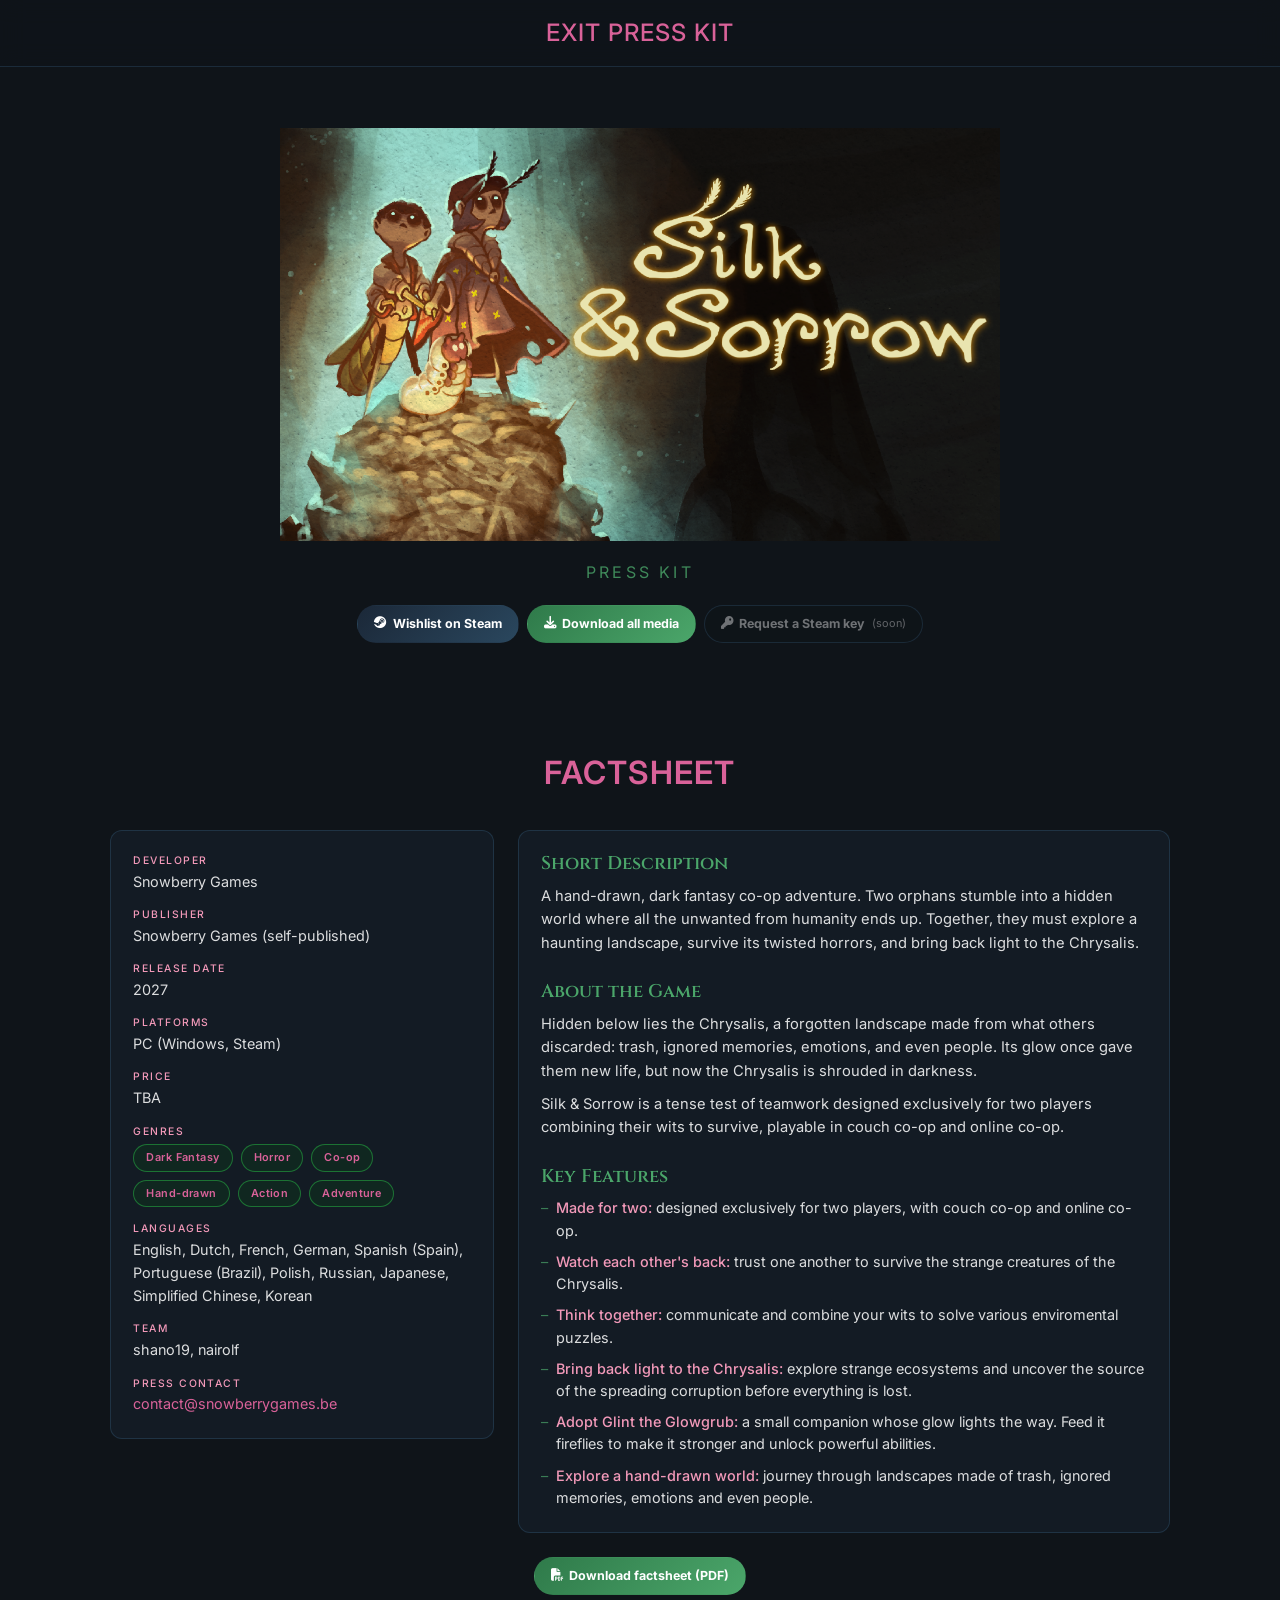
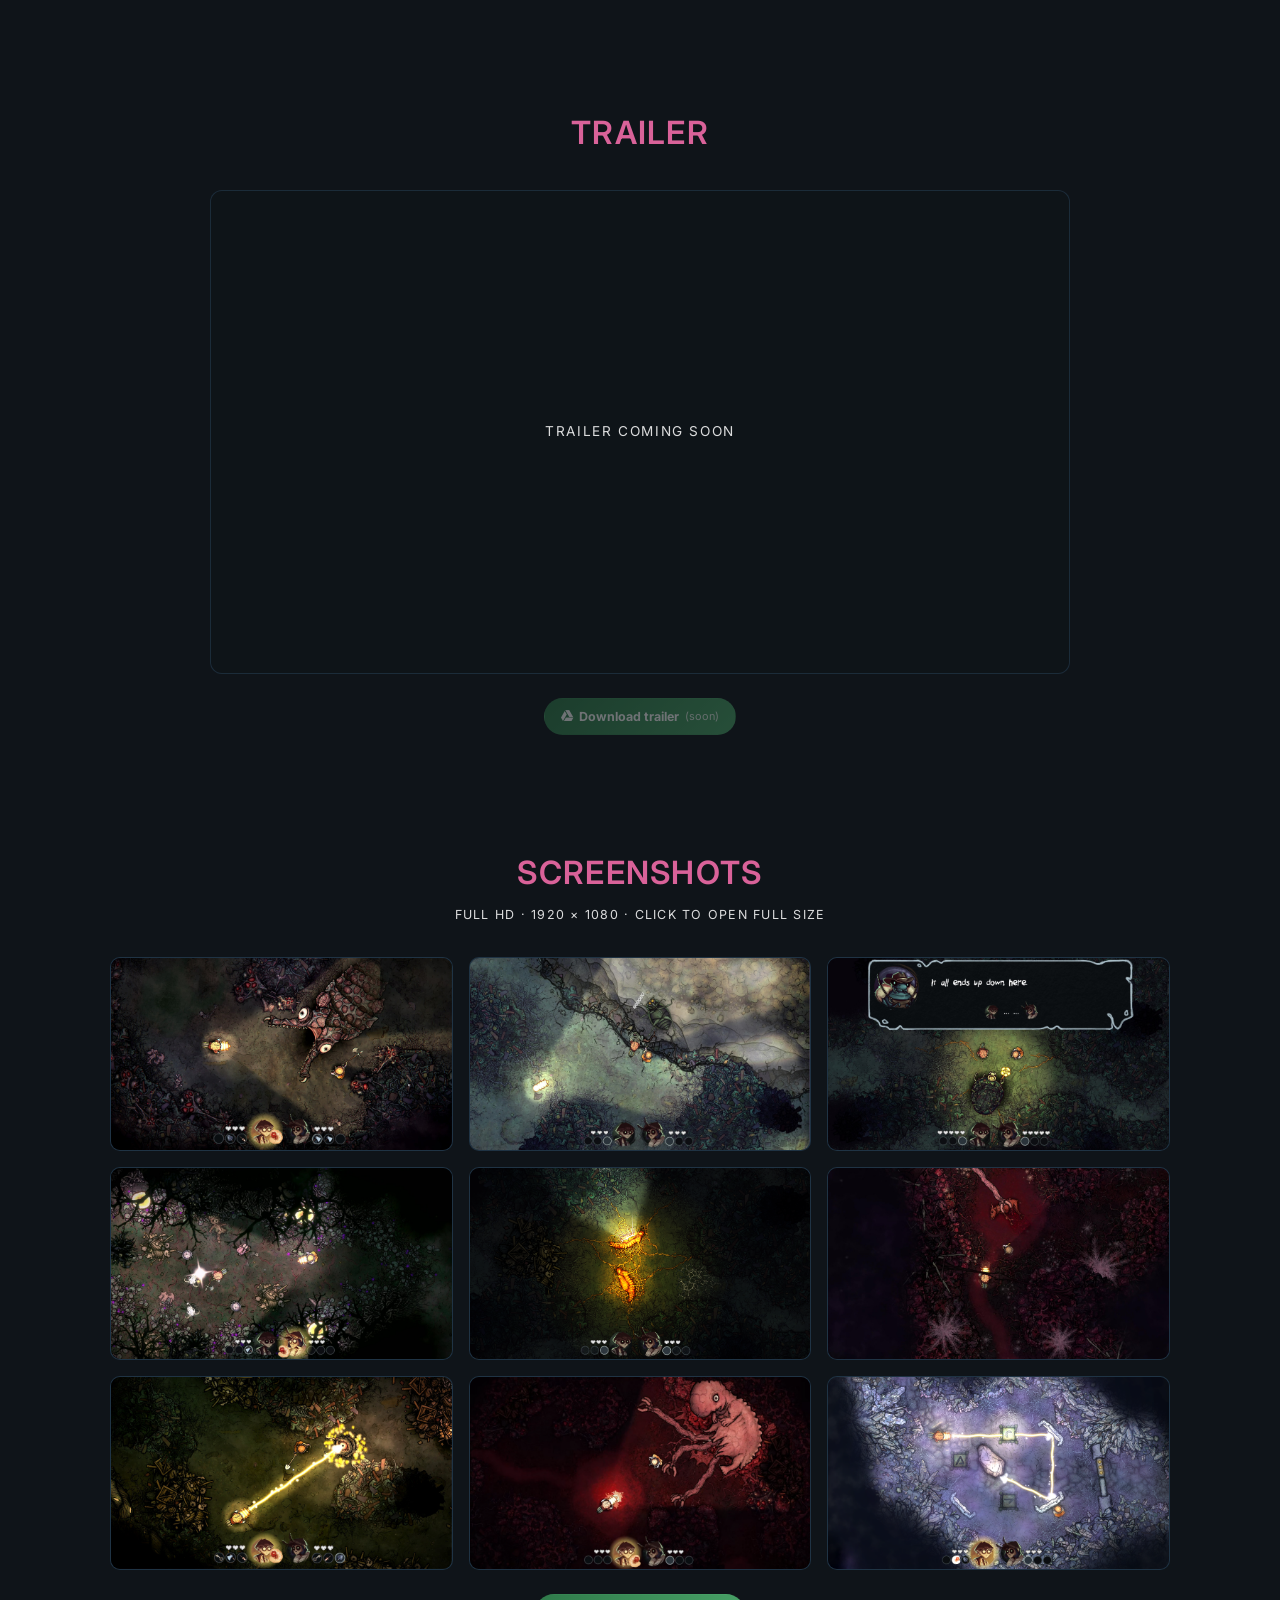
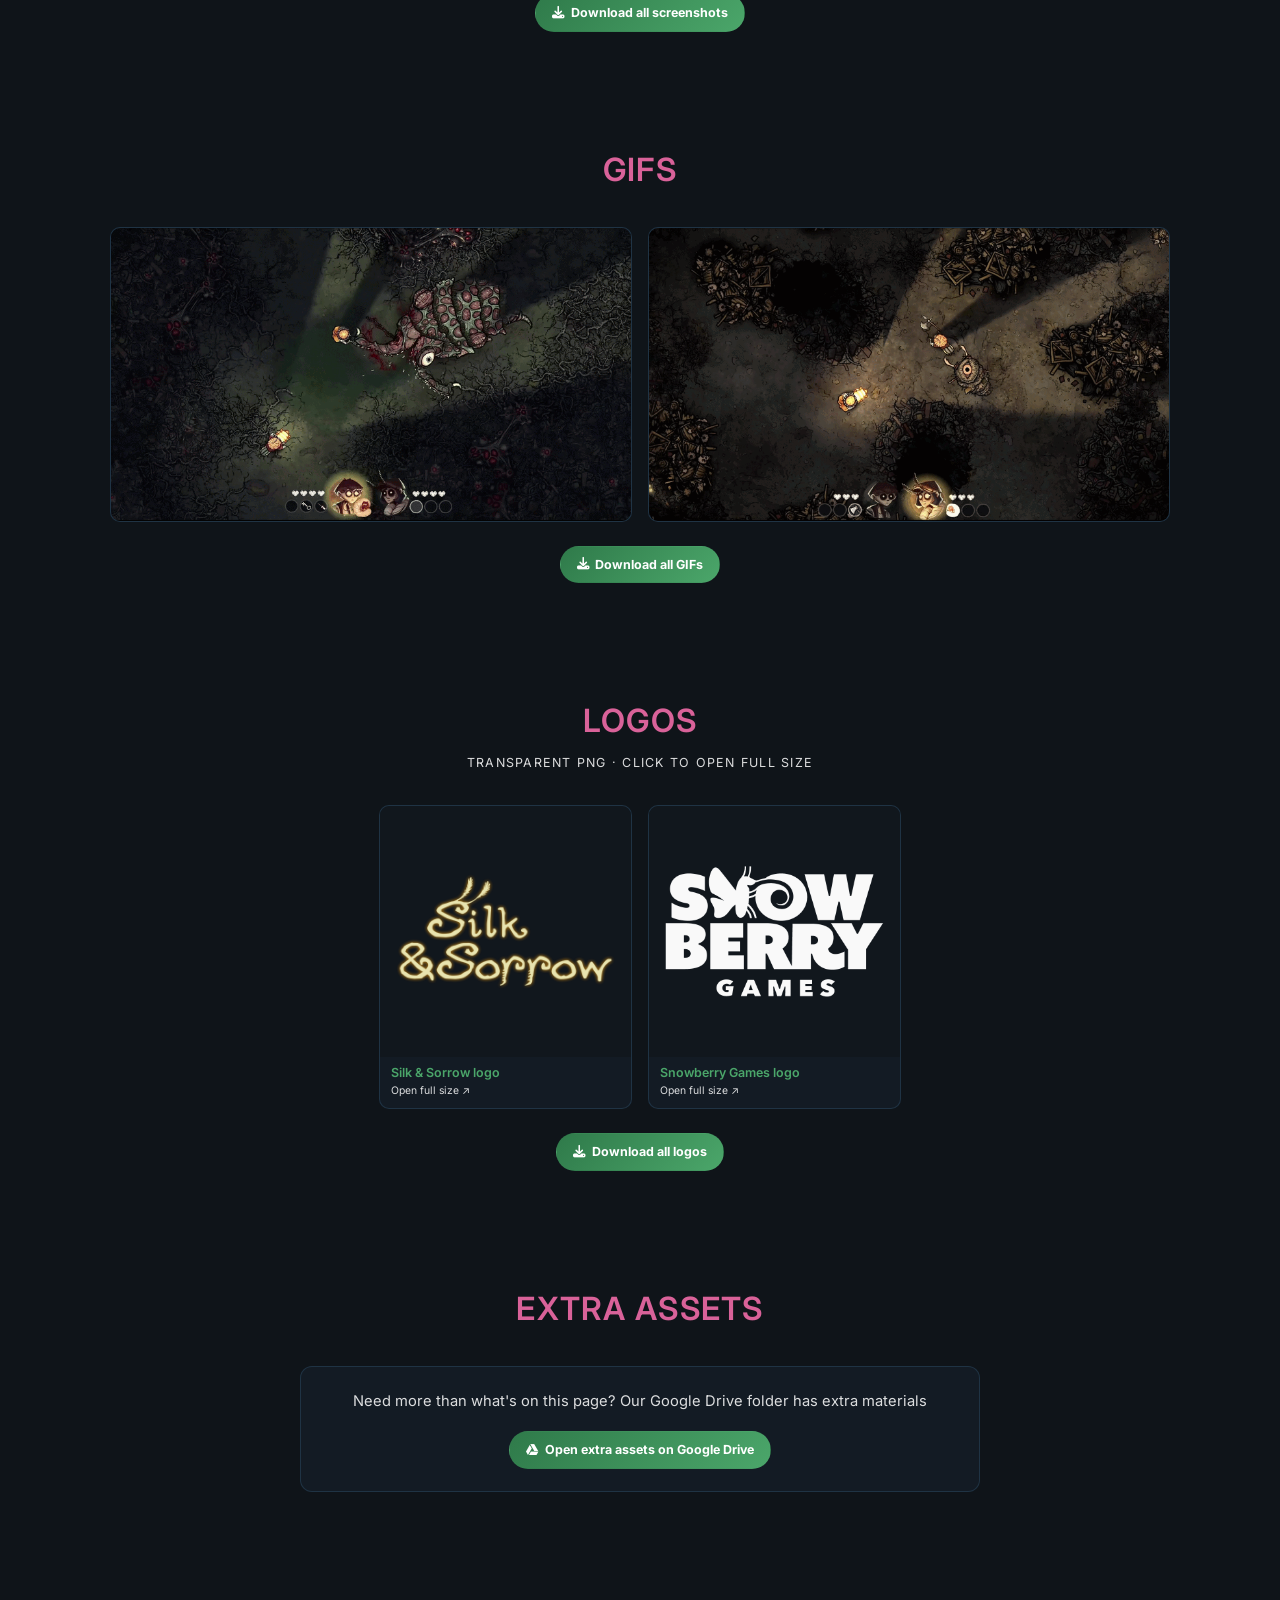
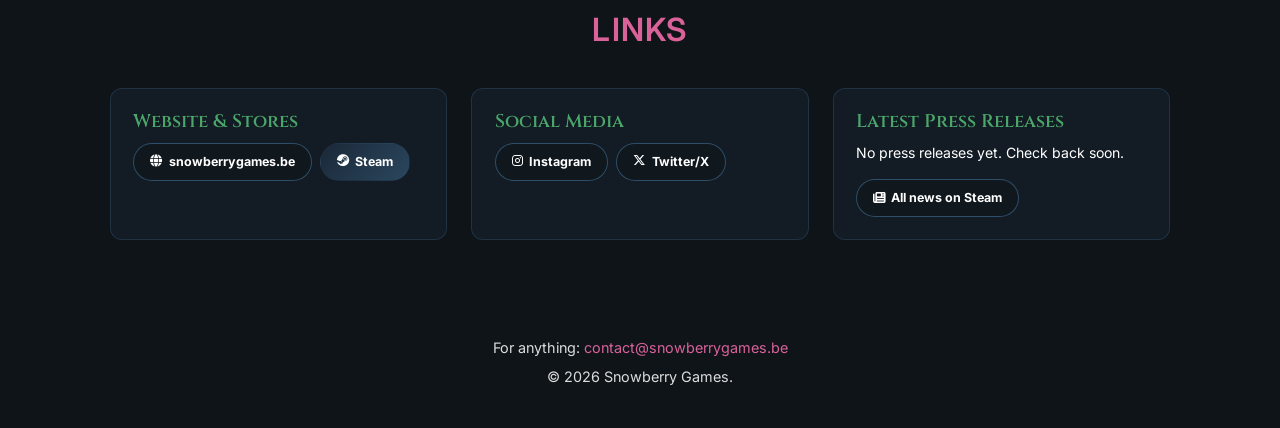
==== commit a17bb36f: "update" ====
--- a/silkandsorrow.html
+++ b/silkandsorrow.html
@@ -245,10 +245,11 @@
         <h3>Key Features</h3>
         <ul class="features">
           <li><strong>Made for two:</strong> designed exclusively for two players, with couch co-op and online co-op.</li>
-          <li><strong>Watch each other's back:</strong> communicate, solve problems and trust one another to survive the strange creatures of the Chrysalis.</li>
+          <li><strong>Watch each other's back:</strong> trust one another to survive the strange creatures of the Chrysalis.</li>
+          <li><strong>Think together:</strong> communicate and combine your wits to solve various enviromental puzzles.</li>
           <li><strong>Bring back light to the Chrysalis:</strong> explore strange ecosystems and uncover the source of the spreading corruption before everything is lost.</li>
           <li><strong>Adopt Glint the Glowgrub:</strong> a small companion whose glow lights the way. Feed it fireflies to make it stronger and unlock powerful abilities.</li>
-          <li><strong>Hand-drawn dark fantasy:</strong>     a haunting world built from everything humanity left behind.</li>
+          <li><strong>Explore a hand-drawn world:</strong> journey through landscapes made of trash, ignored memories, emotions and even people.</li>        
         </ul>
       </div>
     </div>
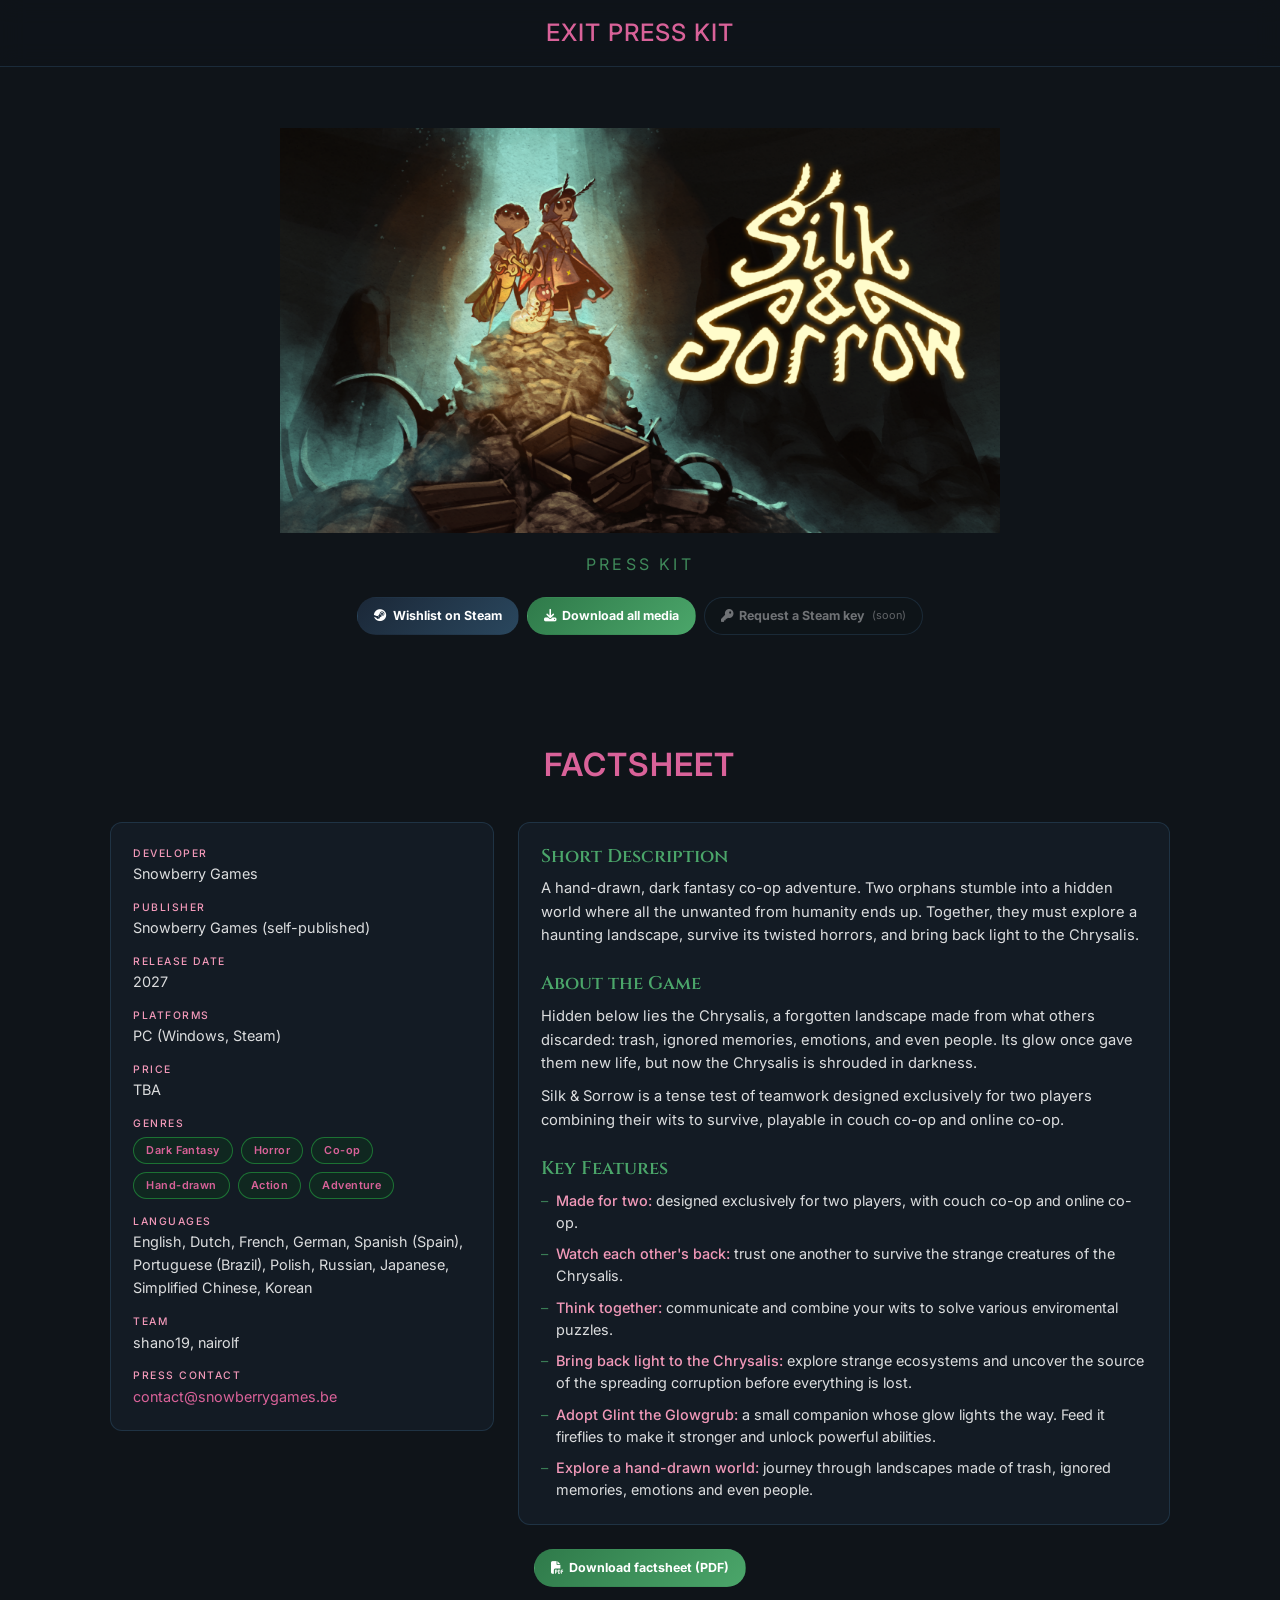
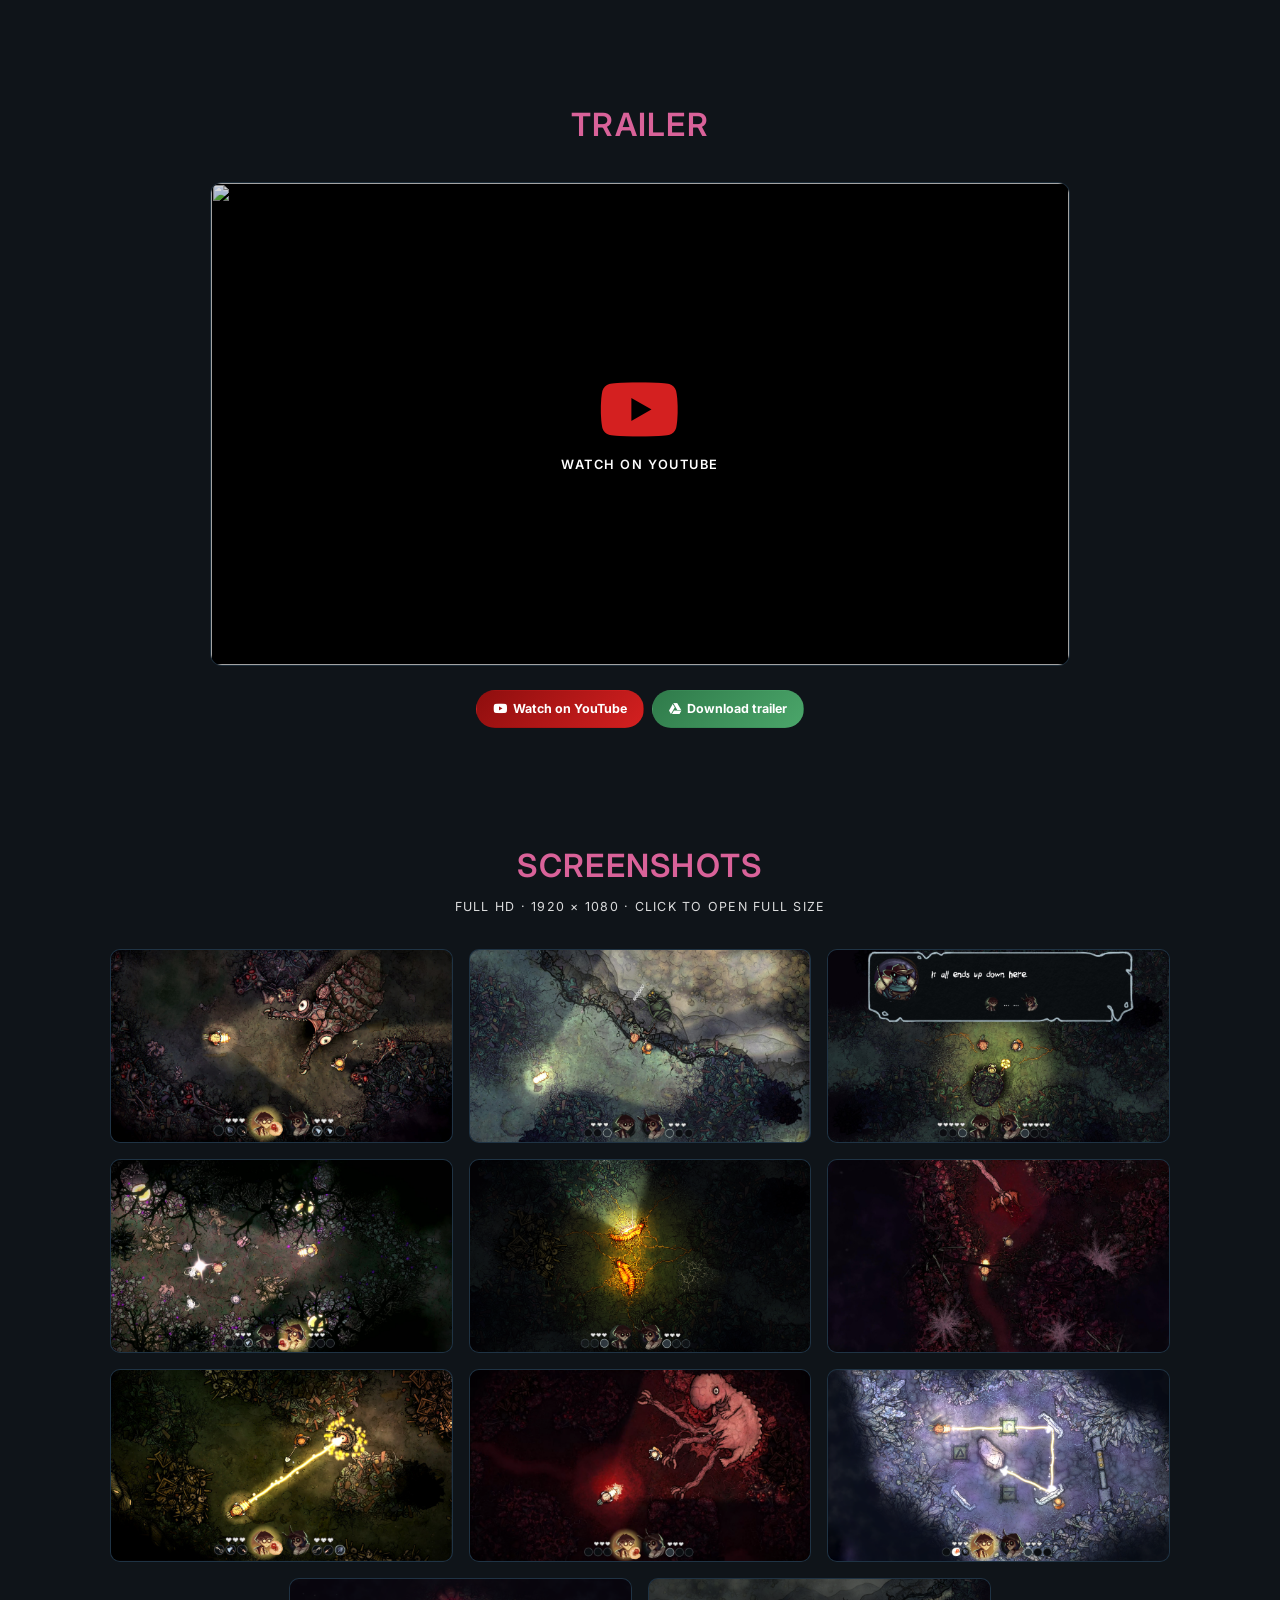
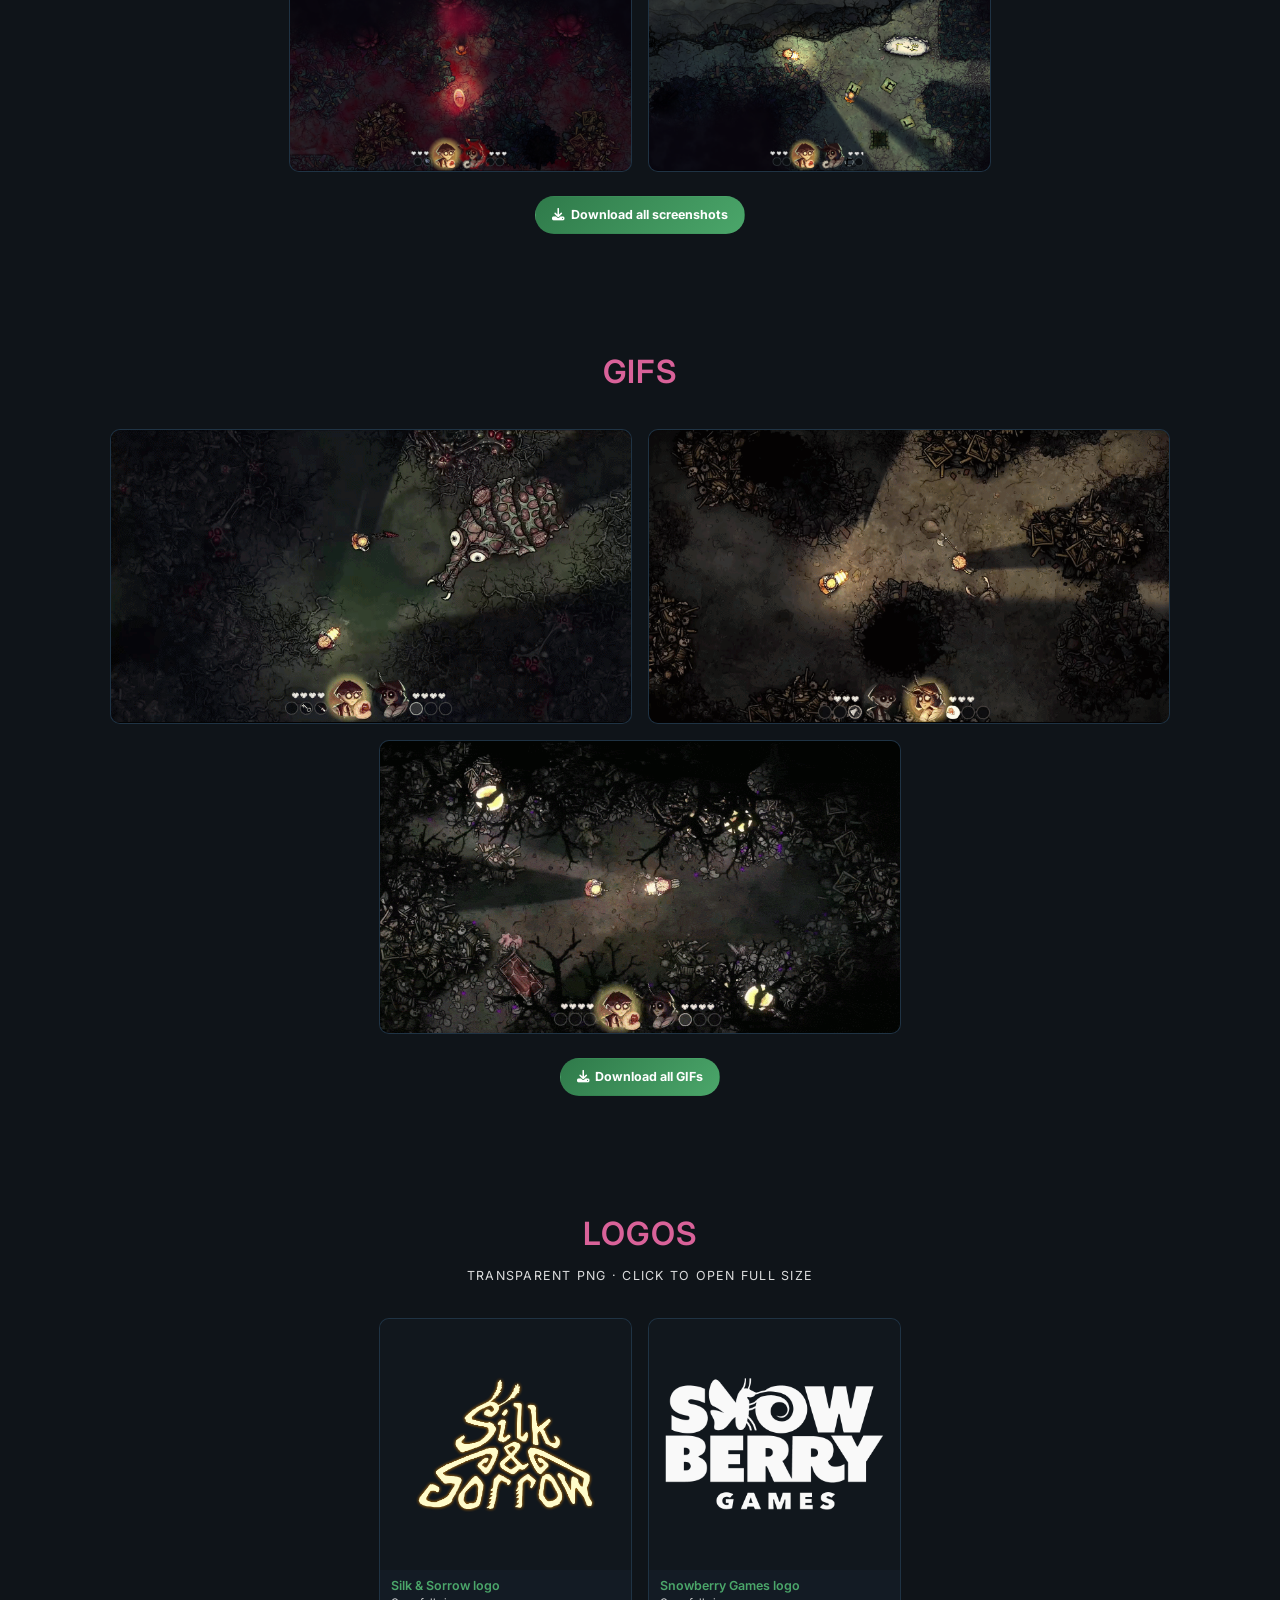
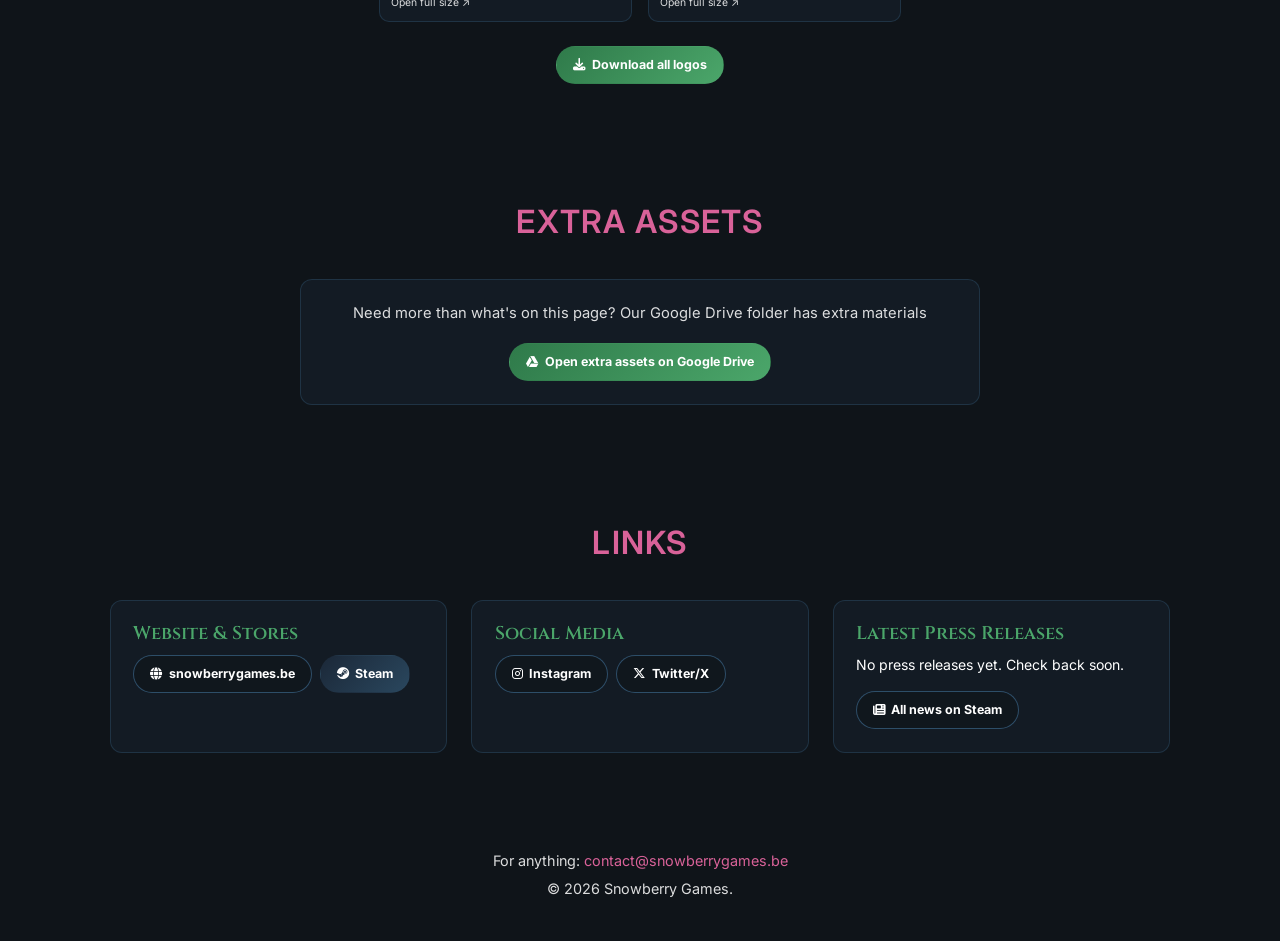
==== commit be7d4f65: "Update silkandsorrow.html" ====
--- a/silkandsorrow.html
+++ b/silkandsorrow.html
@@ -25,6 +25,8 @@
   --theme-badge-text:     #D96299;
   --theme-btn-steam-from: #1b2838;
   --theme-btn-steam-to:   #2a475e;
+  --theme-btn-yt-from:    #8e0e0e;
+  --theme-btn-yt-to:      #d42020;
   --theme-btn-hover-glow: rgba(100,181,246,0.30);
 }
 
@@ -123,9 +125,10 @@
   border-radius: 20px; border: 1px solid transparent;
   color: #fff; cursor: pointer; transition: all .3s;
 }
-.plat-btn.steam { background: linear-gradient(135deg, var(--theme-btn-steam-from), var(--theme-btn-steam-to)); }
-.plat-btn.drive { background: linear-gradient(135deg, #2f7a4a, var(--theme-accent)); }
-.plat-btn.site  { background: rgba(15,20,25,0.55); border-color: var(--theme-border-hover); }
+.plat-btn.steam   { background: linear-gradient(135deg, var(--theme-btn-steam-from), var(--theme-btn-steam-to)); }
+.plat-btn.youtube { background: linear-gradient(135deg, var(--theme-btn-yt-from), var(--theme-btn-yt-to)); }
+.plat-btn.drive   { background: linear-gradient(135deg, #2f7a4a, var(--theme-accent)); }
+.plat-btn.site    { background: rgba(15,20,25,0.55); border-color: var(--theme-border-hover); }
 .plat-btn:hover { transform: translateY(-2px); box-shadow: 0 6px 15px var(--theme-btn-hover-glow); }
 .plat-btn:disabled { cursor: progress; opacity: .8; }
 .plat-btn.is-empty { opacity: .4; cursor: default; transform: none; box-shadow: none; }
@@ -136,7 +139,17 @@
   border: 1px solid var(--theme-border); border-radius: 12px; overflow: hidden;
   background: rgba(15,20,25,0.7);
 }
-.video-wrap video { width: 100%; height: 100%; display: block; background: #000; }
+.video-link { position: relative; display: block; width: 100%; height: 100%; background: #000; }
+.video-link img { width: 100%; height: 100%; object-fit: cover; display: block; transition: transform .4s, opacity .3s; opacity: .85; }
+.video-play {
+  position: absolute; top: 50%; left: 50%; transform: translate(-50%, -50%);
+  display: flex; flex-direction: column; align-items: center; gap: .6rem;
+  color: #fff; font-size: .8rem; font-weight: 600; letter-spacing: .12em; text-transform: uppercase;
+  text-shadow: 0 2px 8px rgba(0,0,0,.7);
+}
+.video-play i { font-size: 4.5rem; color: var(--theme-btn-yt-to); filter: drop-shadow(0 4px 12px rgba(0,0,0,.5)); transition: transform .3s; }
+.video-link:hover img { transform: scale(1.03); opacity: 1; }
+.video-link:hover .video-play i { transform: scale(1.1); }
 .video-empty {
   height: 100%; display: flex; align-items: center; justify-content: center;
   color: var(--theme-text-main); font-size: .85rem; letter-spacing: .12em; text-transform: uppercase;
@@ -347,12 +360,13 @@
 const STEAM_NEWS_URL = 'https://store.steampowered.com/news/app/4668880';
 const STEAM_KEY_FORM = '';
 
+const TRAILER_YOUTUBE = 'https://www.youtube.com/watch?v=orSw4Fn1sxY';
+
 const DRIVE = {
-  trailer: '',
+  trailer: 'https://drive.google.com/file/d/1kgOJhuUxv91T3tLUNj-QvEZVs5Q_F1eN/view?usp=sharing',
   extras:  'https://drive.google.com/drive/folders/1yEepDIi5l4GvpcgRlmNKgdpaltR_Cv0s?usp=drive_link',
 };
 
-const TRAILER_FILE   = ASSETS + 'silk&sorrow_trailer.mp4';
 const FACTSHEET_PDF  = ASSETS + 'silk&sorrow_factsheet.pdf';
 const SCREENSHOTS  = { name: ASSETS + 'silk&sorrow_ss',  ext: ['png', 'jpg'], max: 20 };
 const GIFS         = { name: ASSETS + 'silk&sorrow_gif', ext: ['gif'],        max: 20 };
@@ -393,6 +407,11 @@
 }
 
 const driveButton = (href, label) => button({ href, label, type: 'drive', icon: 'fa-brands fa-google-drive' });
+
+function youtubeId(url) {
+  const m = String(url || '').match(/(?:youtu\.be\/|youtube(?:-nocookie)?\.com\/(?:watch\?(?:.*&)?v=|embed\/|shorts\/|live\/|v\/))([\w-]{11})/);
+  return m ? m[1] : '';
+}
 
 function tile({ src, alt, title, hint, cls = '' }) {
   const label = title ? `<div class="tile-label"><div class="tile-title">${title}</div><div class="tile-hint">${hint}</div></div>` : '';
@@ -521,7 +540,6 @@
       ...g.map(src => ['gifs/', src]),
       ...l.map(src => ['logos/', src]),
     ];
-    if (await exists(TRAILER_FILE)) files.push(['trailer/', TRAILER_FILE]);
     if (await exists(FACTSHEET_PDF)) files.push(['', FACTSHEET_PDF]);
     return files;
   }, 'silk-and-sorrow-media.zip');
@@ -531,12 +549,18 @@
     fill('info-actions', `<a class="plat-btn drive" href="${attr(FACTSHEET_PDF)}" download>${icon('fa-solid fa-file-pdf')}Download factsheet (PDF)</a>`);
   });
 
-  const comingSoon = '<div class="video-empty">Trailer coming soon</div>';
-  const player = fill('trailer-player', TRAILER_FILE ? `<video controls playsinline preload="metadata" src="${attr(TRAILER_FILE)}"></video>` : comingSoon);
-  const video = player?.querySelector('video');
-  video?.addEventListener('error', () => { player.innerHTML = comingSoon; });
-  screenshots.then(list => { if (video && list[0]) video.poster = list[0]; });
-  fill('trailer-actions', driveButton(DRIVE.trailer, 'Download trailer'));
+  const ytId = youtubeId(TRAILER_YOUTUBE);
+  fill('trailer-player', ytId
+    ? `<a class="video-link" href="https://www.youtube.com/watch?v=${ytId}" target="_blank" rel="noopener" aria-label="Watch the Silk &amp; Sorrow trailer on YouTube">`
+      + `<img src="https://img.youtube.com/vi/${ytId}/maxresdefault.jpg" alt="" loading="lazy"`
+      + ` onload="if (this.naturalWidth < 200) this.src='https://img.youtube.com/vi/${ytId}/hqdefault.jpg'"`
+      + ` onerror="this.onerror=null; this.src='https://img.youtube.com/vi/${ytId}/hqdefault.jpg'">`
+      + `<span class="video-play"><i class="fa-brands fa-youtube"></i>Watch on YouTube</span></a>`
+    : '<div class="video-empty">Trailer coming soon</div>');
+  fill('trailer-actions', [
+    button({ label: 'Watch on YouTube', href: ytId ? `https://www.youtube.com/watch?v=${ytId}` : '', type: 'youtube', icon: 'fa-brands fa-youtube' }),
+    driveButton(DRIVE.trailer, 'Download trailer'),
+  ].join(''));
 
   fill('extras-actions', driveButton(DRIVE.extras, 'Open extra assets on Google Drive'));
   fill('store-links', STORES.map(button).join(''));
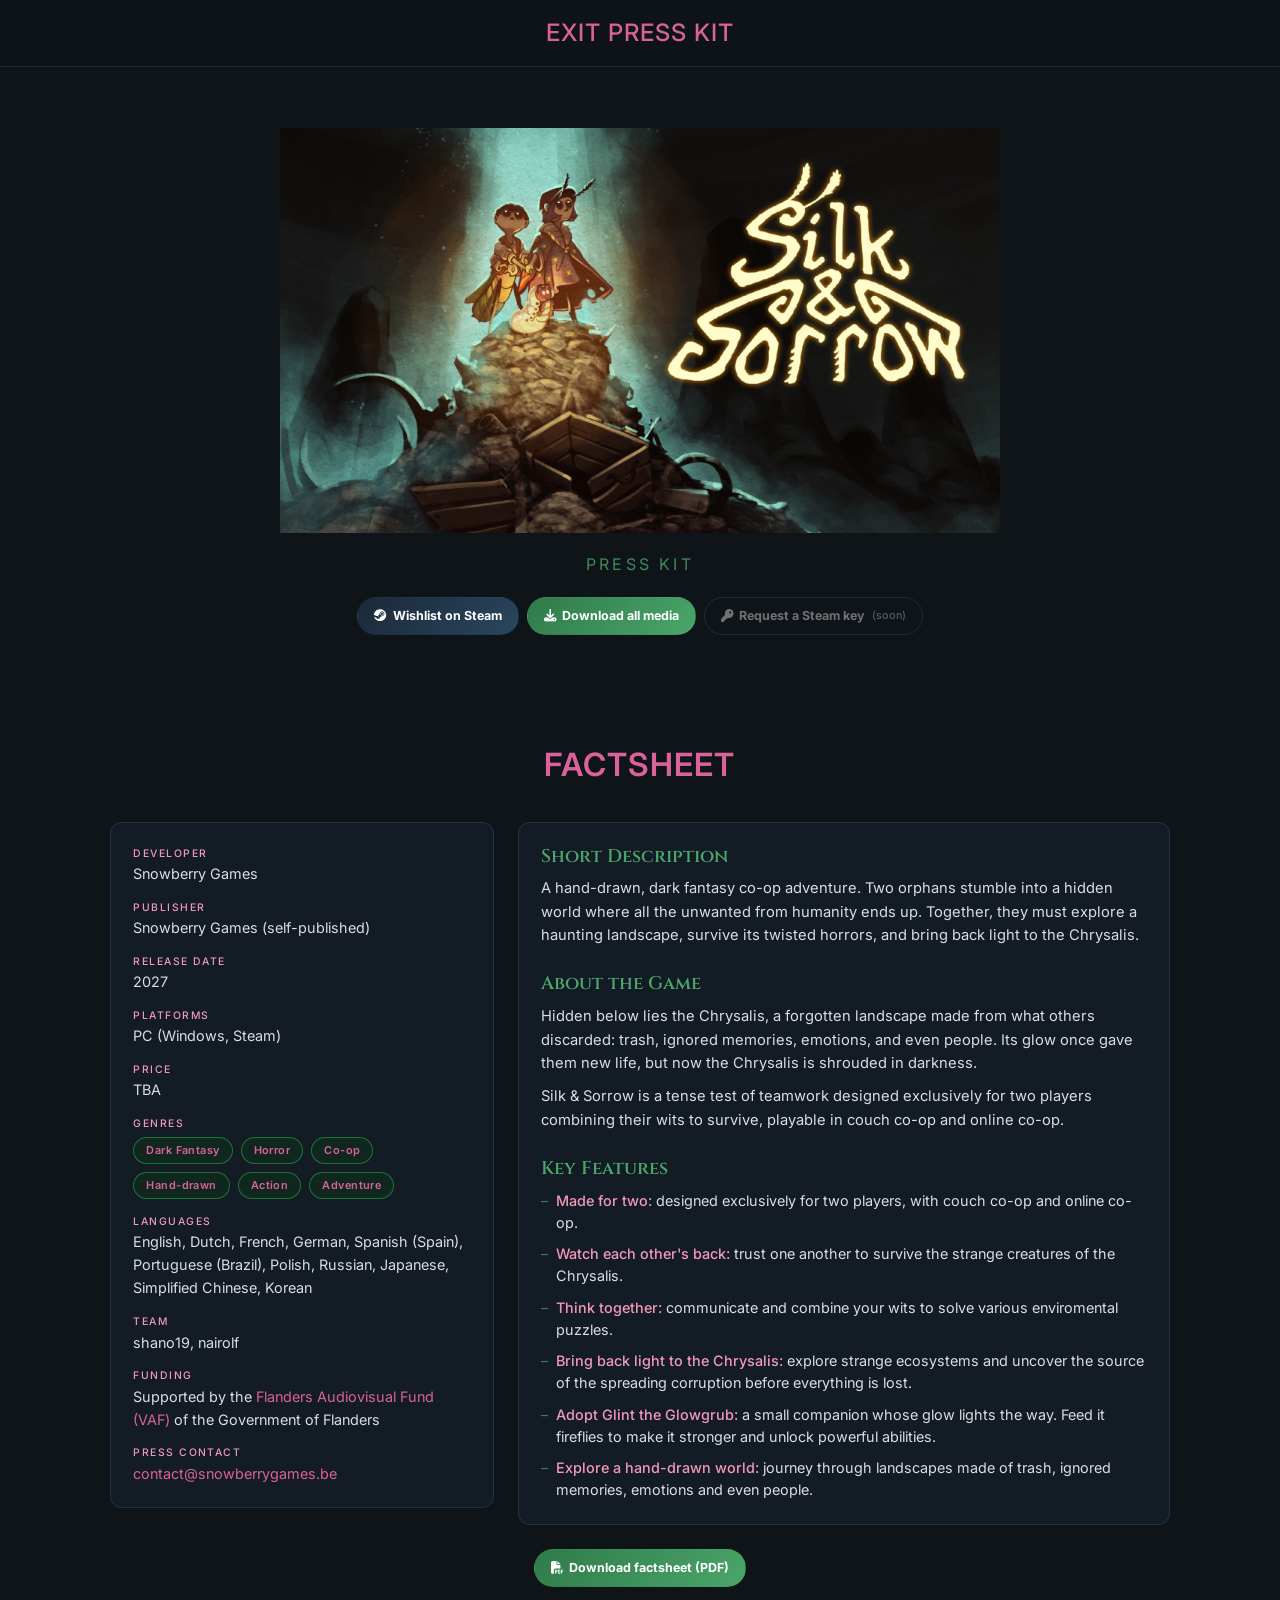
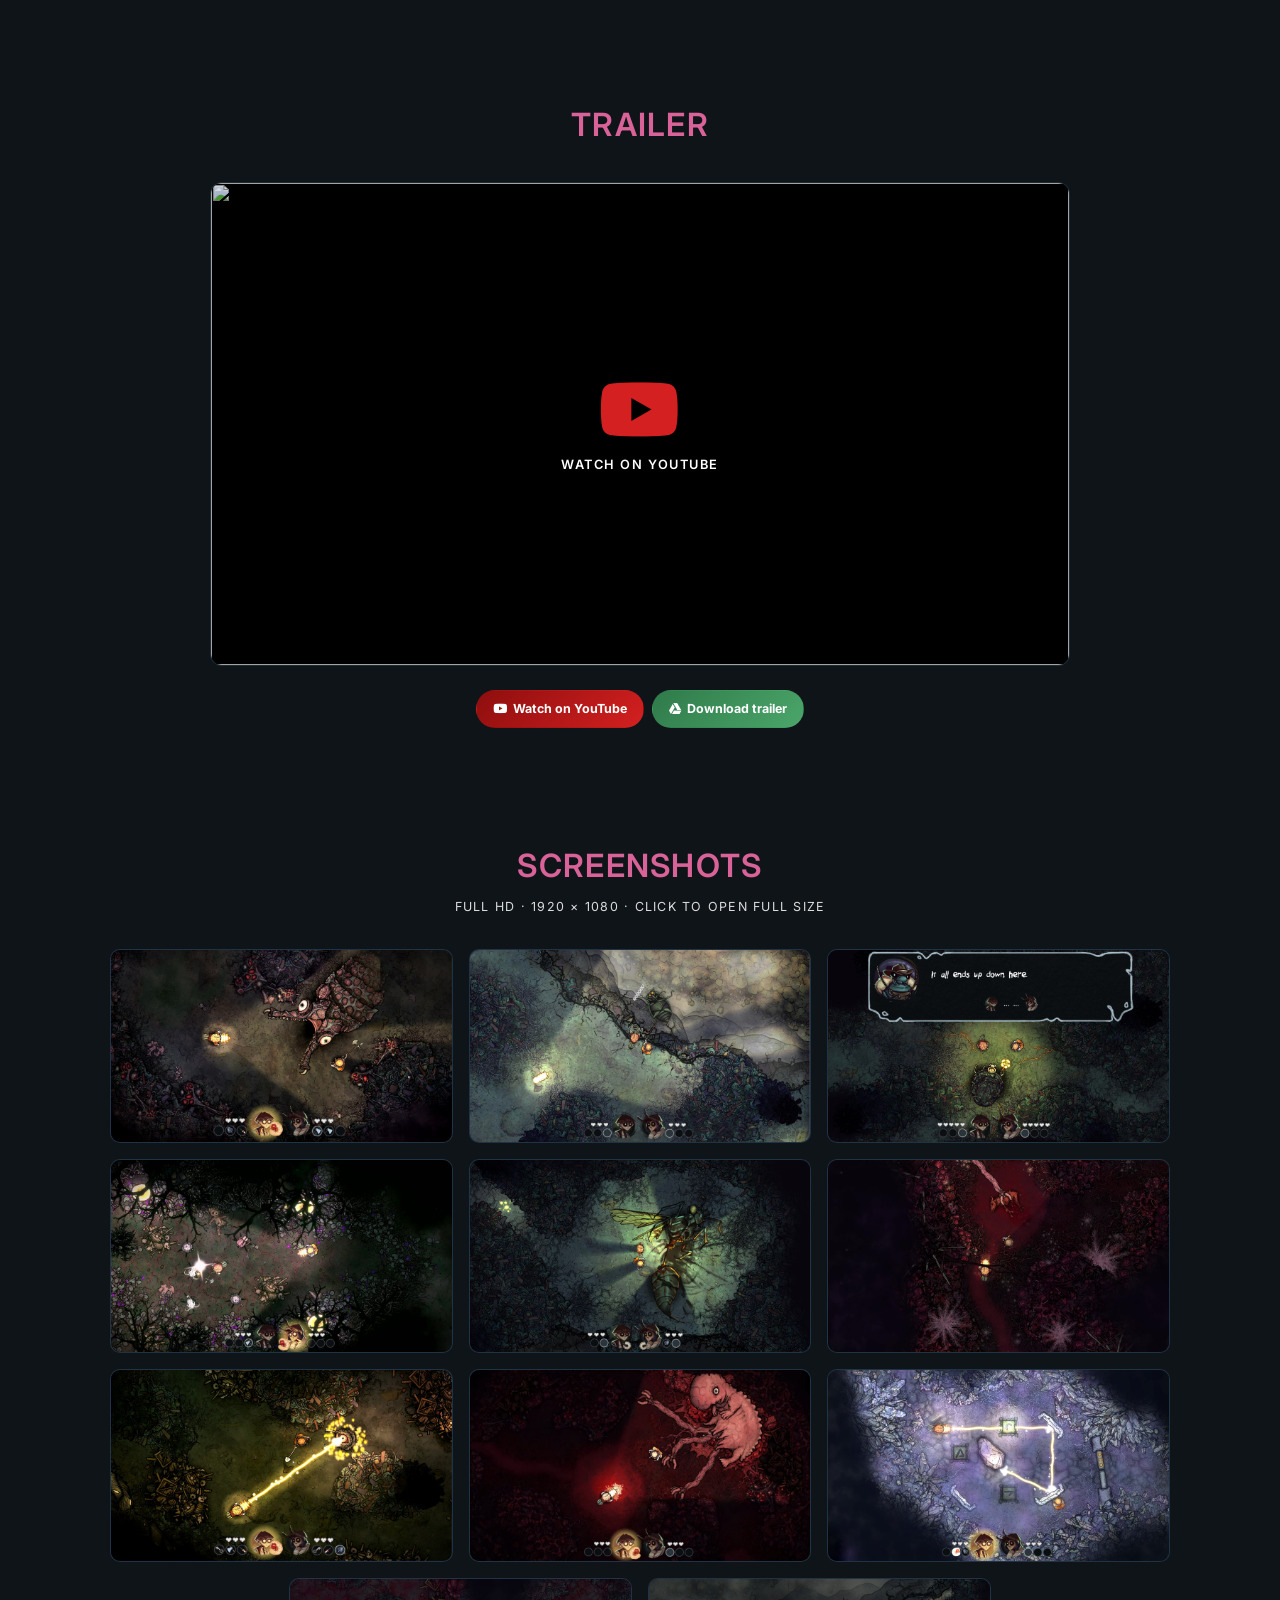
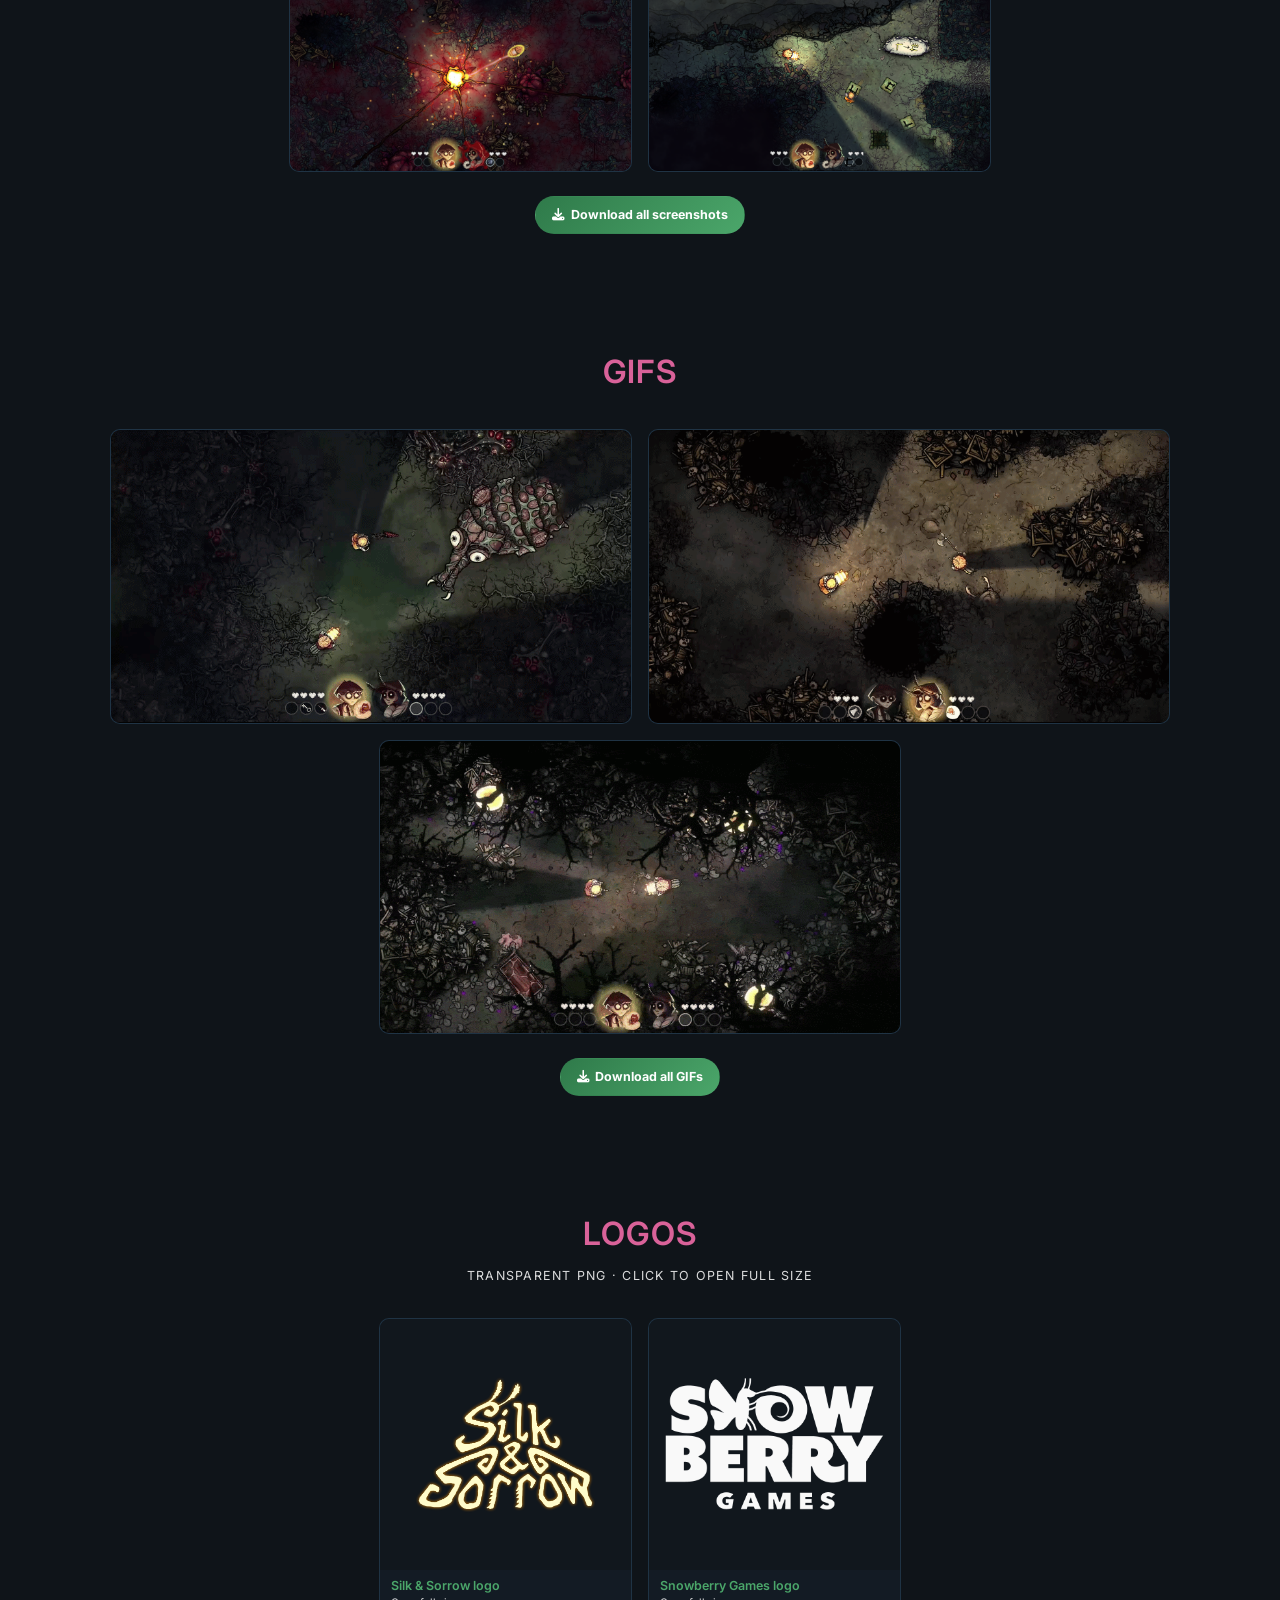
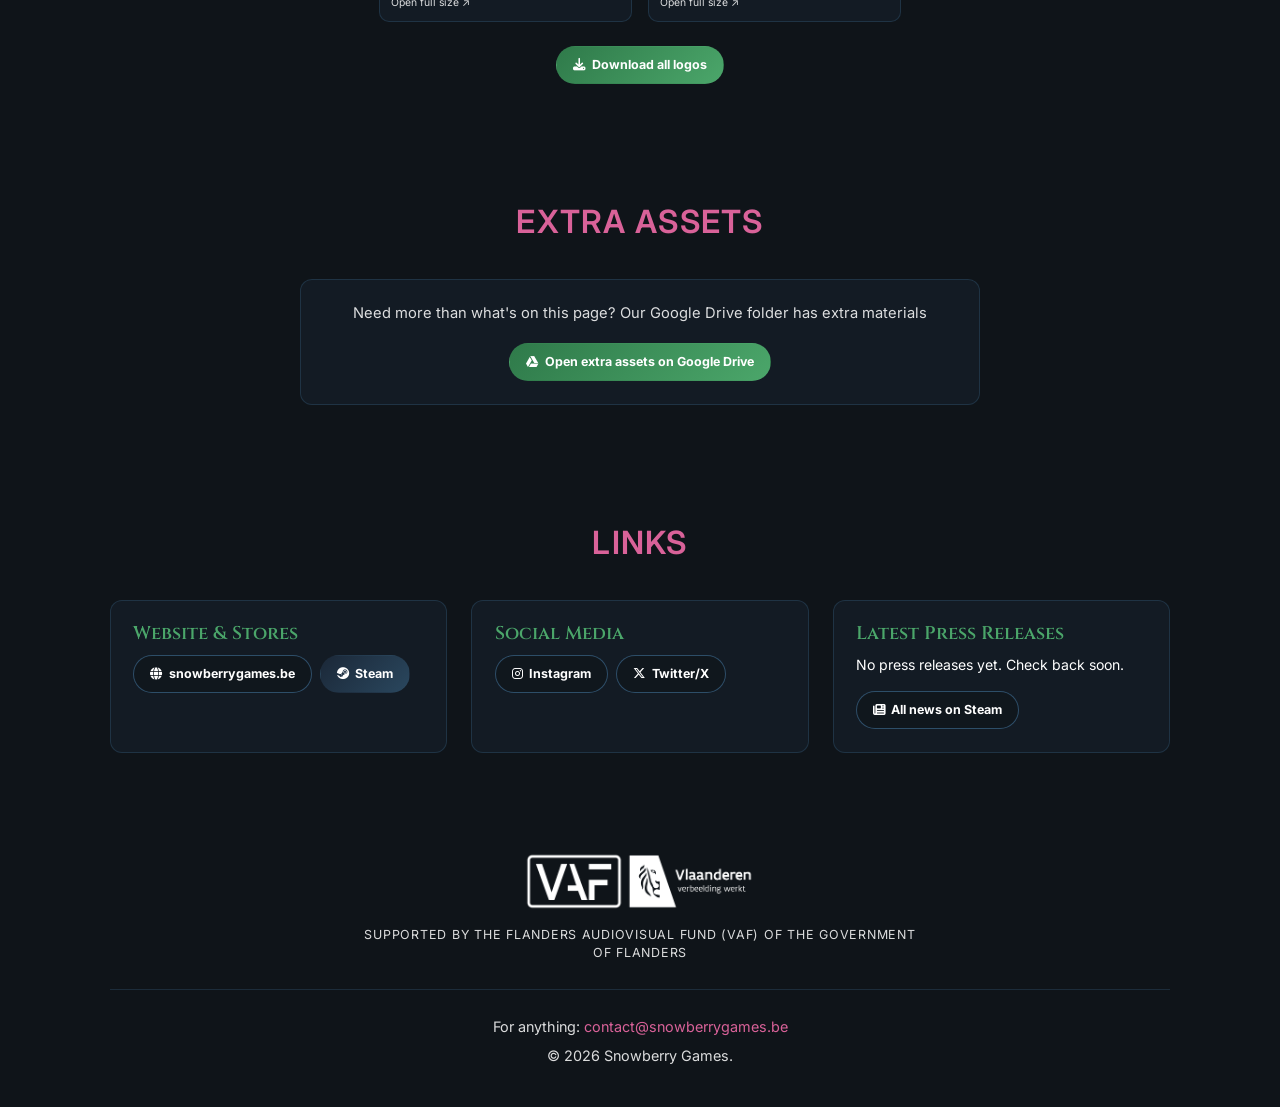
==== commit 1dd2ce22: "d" ====
--- a/silkandsorrow.html
+++ b/silkandsorrow.html
@@ -184,6 +184,19 @@
 .contact a:hover { text-decoration: underline; }
 .contact-copy { font-size: .75rem; color: var(--theme-text-dim); margin-top: .35rem; }
 
+/* VAF funding credit (required by the VAF/Gamefonds agreement) */
+.funding {
+  margin: 0 auto 1.6rem; padding-bottom: 1.6rem;
+  border-bottom: 1px solid var(--theme-border);
+  display: flex; flex-direction: column; align-items: center; gap: .8rem;
+}
+.funding-logo { display: inline-block; }
+.funding-logo img { display: block; height: 64px; width: auto; max-width: 100%; }
+.contact .funding-text {
+  font-size: .78rem; letter-spacing: .06em; line-height: 1.5;
+  color: var(--theme-text-main); max-width: 560px;
+}
+
 @media (max-width: 800px) {
   nav { padding: .7rem 1rem; }
   .nav-links { gap: 1rem; flex-wrap: wrap; justify-content: center; }
@@ -196,6 +209,7 @@
   .info-grid, .links-grid { grid-template-columns: 1fr; }
   .media-grid > *, .media-grid.cols-4 > * { flex-basis: calc((100% - 1rem) / 2); }
   .media-grid.cols-2 > * { flex-basis: 100%; }
+  .funding-logo img { height: 56px; }
 }
 </style>
 </head>
@@ -243,6 +257,7 @@
           </div>
           <div><dt>Languages</dt><dd>English, Dutch, French, German, Spanish (Spain), Portuguese (Brazil), Polish, Russian, Japanese, Simplified Chinese, Korean<br></dd></div>
           <div><dt>Team</dt><dd>shano19, nairolf</dd></div>
+          <div><dt>Funding</dt><dd>Supported by the <a class="card-link" href="https://www.vaf.be" target="_blank" rel="noopener">Flanders Audiovisual Fund (VAF)</a> of the Government of Flanders</dd></div>
           <div><dt>Press contact</dt><dd><a class="card-link" href="mailto:contact@snowberrygames.be">contact@snowberrygames.be</a></dd></div>
         </dl>
       </aside>
@@ -347,12 +362,21 @@
   </div>
 </section>
 
-<section class="contact" id="contact">
-  <div class="container">
+<footer class="contact" id="contact">
+  <div class="container">
+    <!-- VAF credit: combination logo (English version, per the current VAF style guide) linked to vaf.be,
+         plus the mandatory text mention for press kits. Do not alter the wording. -->
+    <div class="funding">
+      <a class="funding-logo" href="https://www.vaf.be" target="_blank" rel="noopener">
+        <img src="assets/studio/vaf_vlaanderen_logo_en.png"
+             alt="Flanders Audiovisual Fund (VAF) and Flanders – State of the Art">
+      </a>
+      <p class="funding-text">SUPPORTED BY THE FLANDERS AUDIOVISUAL FUND (VAF) OF THE GOVERNMENT OF FLANDERS</p>
+    </div>
     <p>For anything: <a href="mailto:contact@snowberrygames.be">contact@snowberrygames.be</a></p>
     <p class="contact-copy">&copy; 2026 Snowberry Games.</p>
   </div>
-</section>
+</footer>
 
 <script>
 const ASSETS = 'assets/silkandsorrow/';
